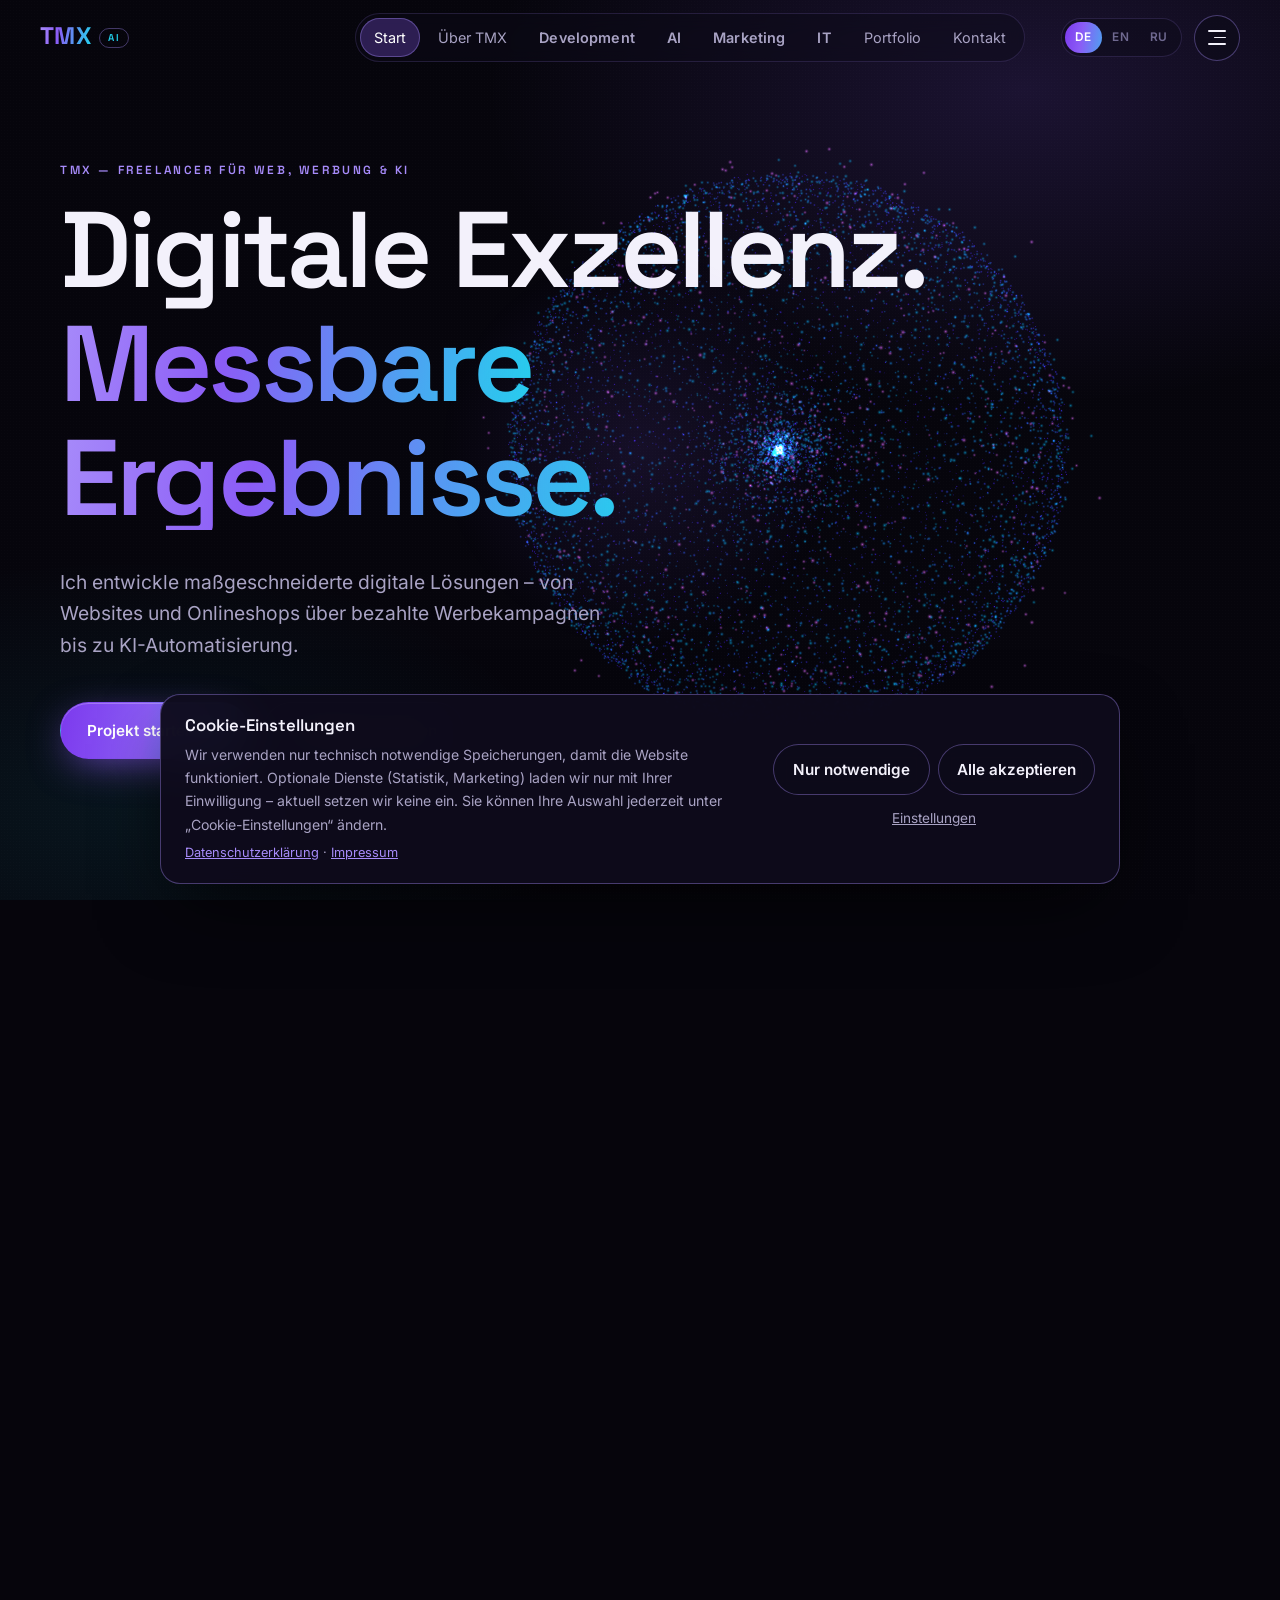
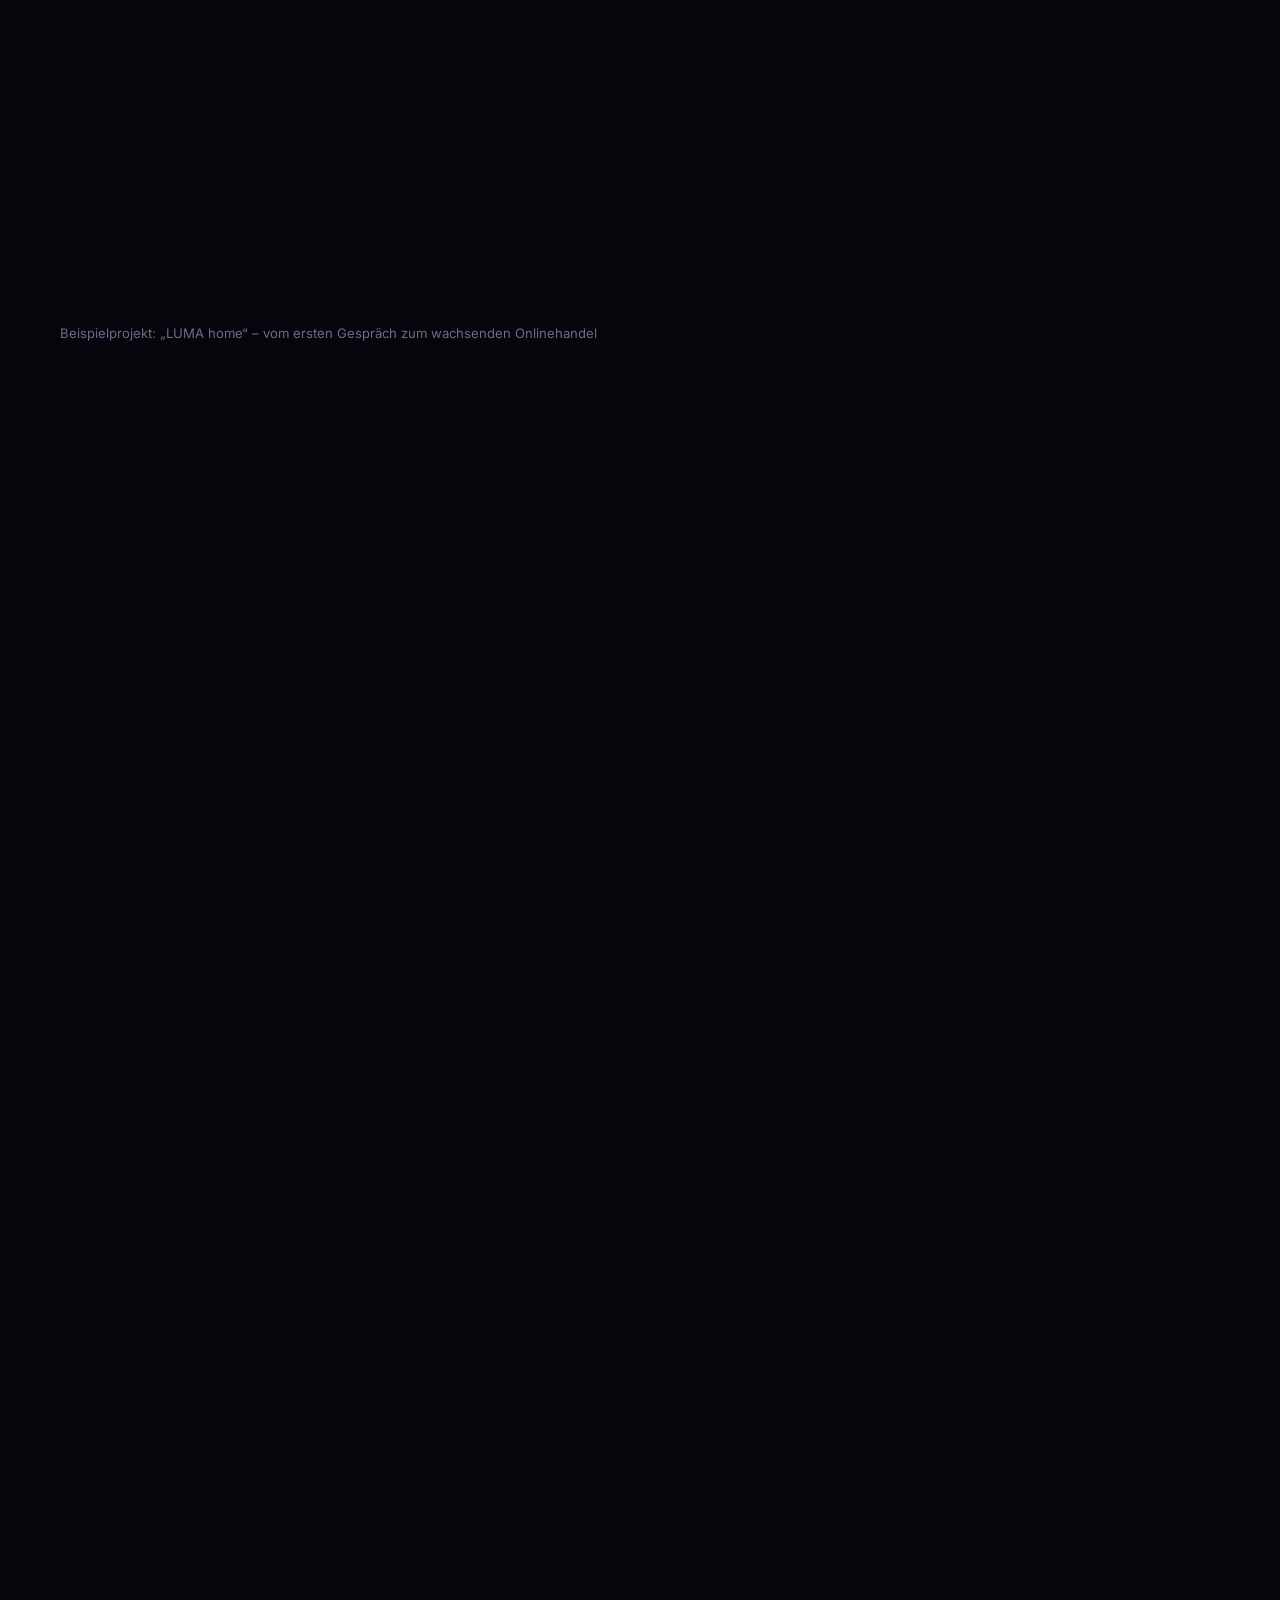
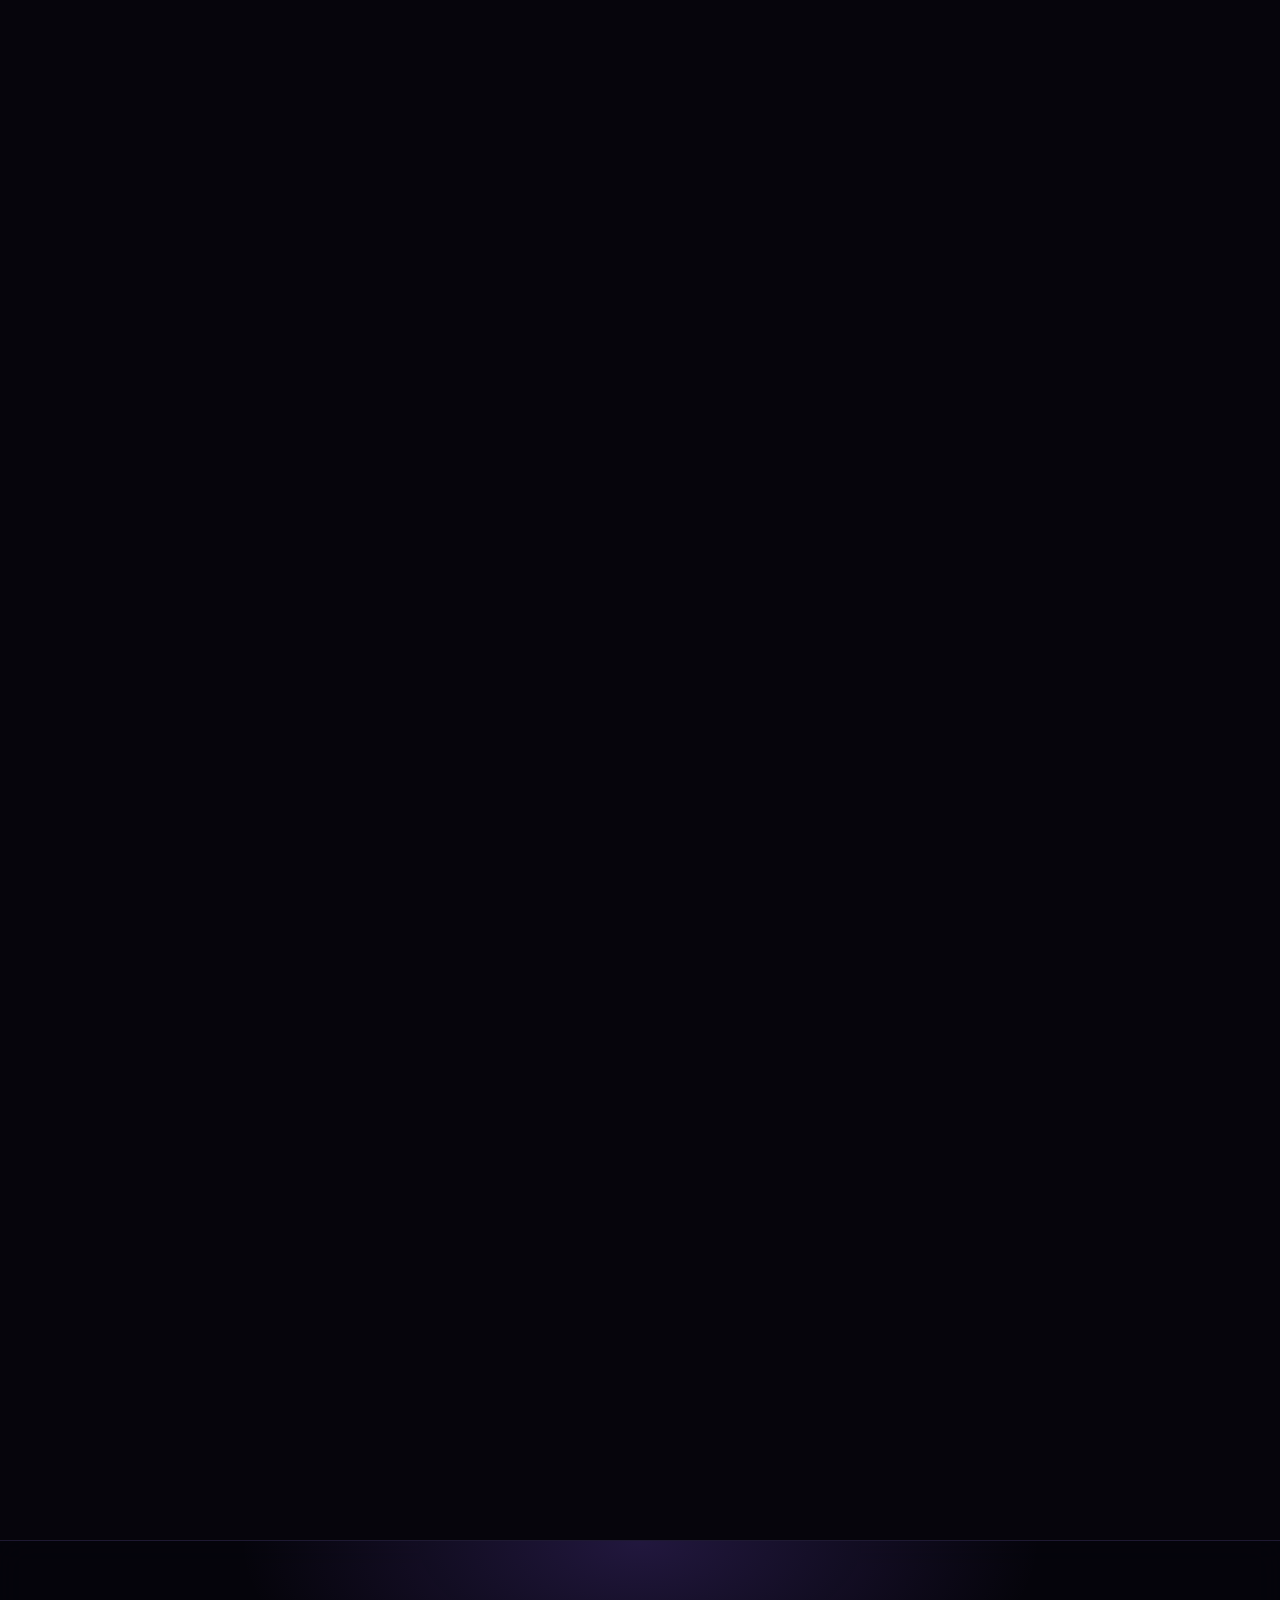
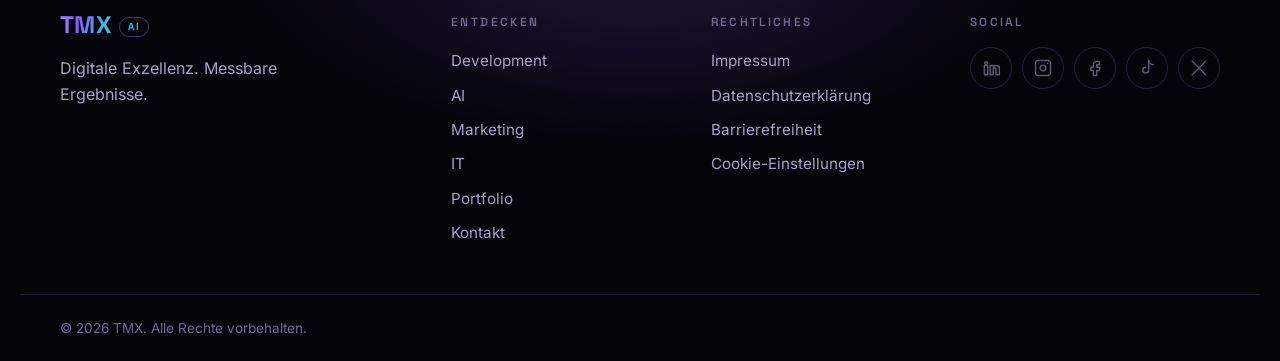
==== index.html @ 988891ac "TMX AI website" ====
<!doctype html>
<html lang="de">
<head>
  <meta charset="utf-8">
  <meta name="viewport" content="width=device-width, initial-scale=1, viewport-fit=cover">
  <meta http-equiv="Content-Security-Policy" content="default-src 'self'; script-src 'self'; style-src 'self'; img-src 'self' data:; font-src 'self'; connect-src 'self' https://api.web3forms.com; media-src 'self'; object-src 'none'; base-uri 'none'; form-action 'none'; frame-src 'none'; worker-src 'self'; manifest-src 'self'; upgrade-insecure-requests; require-trusted-types-for 'script'; trusted-types 'none'">
  <meta name="referrer" content="strict-origin-when-cross-origin">
  <meta name="color-scheme" content="dark">
  <meta name="theme-color" content="#06050c">
  <title>TMX AI — Digitale Exzellenz. Messbare Ergebnisse.</title>
  <meta name="description" content="TMX: Webentwicklung, KI, digitales Marketing und IT-Beratung – maßgeschneidert und messbar.">
  <meta property="og:title" content="TMX AI — Digitale Exzellenz. Messbare Ergebnisse.">
  <meta property="og:description" content="TMX: Webentwicklung, KI, digitales Marketing und IT-Beratung – maßgeschneidert und messbar.">
  <meta property="og:type" content="website">
  <link rel="icon" href="assets/img/favicon.svg" type="image/svg+xml">
  <link rel="preload" href="assets/fonts/space-grotesk-latin-wght-normal.woff2" as="font" type="font/woff2" crossorigin>
  <link rel="preload" href="assets/fonts/inter-latin-wght-normal.woff2" as="font" type="font/woff2" crossorigin>
  <link rel="stylesheet" href="assets/css/main.css">
  <script src="content/site-content.js" defer></script>
  <script src="assets/vendor/gsap.min.js" defer></script>
  <script src="assets/vendor/ScrollTrigger.min.js" defer></script>
  <script src="assets/js/main.js" type="module"></script>
</head>
<body data-page="home">
  <div class="preloader" id="preloader" aria-hidden="true"><div class="preloader__mark"><span>TMX</span><span>AI</span></div><div class="preloader__bar"></div></div>
  <canvas id="world" aria-hidden="true"></canvas>
  <div class="grain" aria-hidden="true"></div>
  <header class="site-header" id="site-header"></header>
  <main id="main" tabindex="-1">
    <noscript><div class="container noscript"><h1>TMX AI</h1><p>Bitte aktivieren Sie JavaScript, um diese Website vollständig zu nutzen. · Please enable JavaScript to use this website.</p><p><a href="impressum.html">Impressum</a> · <a href="datenschutz.html">Datenschutz</a></p></div></noscript>
  </main>
  <footer class="site-footer" id="site-footer"></footer>
</body>
</html>
---- assets/css/main.css ----
/* ==========================================================================
   TMX AI — design system
   Colours live in :root so the whole palette can be swapped in one place.
   ========================================================================== */

@font-face { font-family: 'Space Grotesk'; font-style: normal; font-display: swap; font-weight: 300 700; src: url('../fonts/space-grotesk-latin-wght-normal.woff2') format('woff2'); unicode-range: U+0000-00FF, U+0131, U+0152-0153, U+02BB-02BC, U+02C6, U+02DA, U+02DC, U+0304, U+0308, U+0329, U+2000-206F, U+20AC, U+2122, U+2191, U+2193, U+2212, U+2215, U+FEFF, U+FFFD; }
@font-face { font-family: 'Space Grotesk'; font-style: normal; font-display: swap; font-weight: 300 700; src: url('../fonts/space-grotesk-latin-ext-wght-normal.woff2') format('woff2'); unicode-range: U+0100-02BA, U+02BD-02C5, U+02C7-02CC, U+02CE-02D7, U+02DD-02FF, U+0304, U+0308, U+0329, U+1D00-1DBF, U+1E00-1E9F, U+1EF2-1EFF, U+2020, U+20A0-20AB, U+20AD-20C0, U+2113, U+2C60-2C7F, U+A720-A7FF; }
@font-face { font-family: 'Inter'; font-style: normal; font-display: swap; font-weight: 100 900; src: url('../fonts/inter-latin-wght-normal.woff2') format('woff2'); unicode-range: U+0000-00FF, U+0131, U+0152-0153, U+02BB-02BC, U+02C6, U+02DA, U+02DC, U+0304, U+0308, U+0329, U+2000-206F, U+20AC, U+2122, U+2191, U+2193, U+2212, U+2215, U+FEFF, U+FFFD; }
@font-face { font-family: 'Inter'; font-style: normal; font-display: swap; font-weight: 100 900; src: url('../fonts/inter-latin-ext-wght-normal.woff2') format('woff2'); unicode-range: U+0100-02BA, U+02BD-02C5, U+02C7-02CC, U+02CE-02D7, U+02DD-02FF, U+0304, U+0308, U+0329, U+1D00-1DBF, U+1E00-1E9F, U+1EF2-1EFF, U+2020, U+20A0-20AB, U+20AD-20C0, U+2113, U+2C60-2C7F, U+A720-A7FF; }
@font-face { font-family: 'Inter'; font-style: normal; font-display: swap; font-weight: 100 900; src: url('../fonts/inter-cyrillic-wght-normal.woff2') format('woff2'); unicode-range: U+0301, U+0400-045F, U+0490-0491, U+04B0-04B1, U+2116; }
@font-face { font-family: 'Inter'; font-style: normal; font-display: swap; font-weight: 100 900; src: url('../fonts/inter-cyrillic-ext-wght-normal.woff2') format('woff2'); unicode-range: U+0460-052F, U+1C80-1C8A, U+20B4, U+2DE0-2DFF, U+A640-A69F, U+FE2E-FE2F; }

:root {
  --c-bg: #06050c;
  --c-bg-2: #0c0a18;
  --c-surface: rgba(22, 18, 40, 0.55);
  --c-surface-solid: #120f22;
  --c-border: rgba(167, 139, 250, 0.16);
  --c-border-strong: rgba(167, 139, 250, 0.38);
  --c-text: #f3f1fb;
  --c-muted: #a9a3c4;
  --c-faint: #6f6990;
  --c-violet: #8b5cf6;
  --c-violet-2: #a78bfa;
  --c-cyan: #22d3ee;
  --c-pink: #f0abfc;
  --grad: linear-gradient(100deg, #a78bfa 0%, #8b5cf6 35%, #22d3ee 100%);
  --grad-btn: linear-gradient(100deg, #7c3aed 0%, #8b5cf6 45%, #22d3ee 140%);

  --f-display: 'Space Grotesk', 'Inter', system-ui, sans-serif;
  --f-body: 'Inter', system-ui, -apple-system, 'Segoe UI', sans-serif;

  --radius: 22px;
  --radius-s: 14px;
  --container: 1240px;
  --gutter: clamp(16px, 4vw, 40px);
  --header-h: 76px;
  --ease: cubic-bezier(.2, .8, .2, 1);
  color-scheme: dark;
}

*, *::before, *::after { box-sizing: border-box; }
[hidden] { display: none !important; }
html { -webkit-text-size-adjust: 100%; scroll-behavior: smooth; scroll-padding-top: calc(var(--header-h) + 12px); }
html.menu-open { overflow: hidden; }
body {
  margin: 0;
  background: var(--c-bg);
  color: var(--c-text);
  font: 400 1rem/1.65 var(--f-body);
  -webkit-font-smoothing: antialiased;
  overflow-x: hidden;
  min-height: 100vh;
}
body::before {
  /* Soft colour wash behind the 3D canvas. */
  content: '';
  position: fixed; inset: 0; z-index: -2; pointer-events: none;
  background:
    radial-gradient(60vw 50vh at 80% 10%, rgba(139, 92, 246, .16), transparent 70%),
    radial-gradient(50vw 40vh at 10% 90%, rgba(34, 211, 238, .08), transparent 70%),
    var(--c-bg);
}
img, svg { display: block; max-width: 100%; }
a { color: inherit; }
button, input, select, textarea { font: inherit; color: inherit; }
::selection { background: rgba(139, 92, 246, .45); color: #fff; }
:focus-visible { outline: 2px solid var(--c-cyan); outline-offset: 3px; border-radius: 6px; }

.icon { fill: none; stroke: currentColor; stroke-width: 1.7; stroke-linecap: round; stroke-linejoin: round; flex: none; }
.container { width: 100%; max-width: var(--container); margin: 0 auto; padding: 0 var(--gutter); }
.container--narrow { max-width: 820px; }
.muted { color: var(--c-faint); }
.center { display: flex; justify-content: center; margin-top: 48px; }

#world {
  position: fixed; inset: 0; width: 100vw; height: 100vh; z-index: -1; pointer-events: none;
}
.grain {
  position: fixed; inset: 0; z-index: -1; pointer-events: none; opacity: .5;
  background-image: radial-gradient(rgba(255,255,255,.035) 1px, transparent 1px);
  background-size: 3px 3px;
}

/* ---------- Preloader ---------- */
.preloader {
  position: fixed; inset: 0; z-index: 100; display: grid; place-items: center;
  background: var(--c-bg); transition: opacity .7s var(--ease), visibility .7s;
}
.preloader.is-done { opacity: 0; visibility: hidden; }
.preloader__mark { font: 600 clamp(2rem, 6vw, 3.4rem)/1 var(--f-display); letter-spacing: .02em; display: flex; gap: .3em; align-items: baseline; }
.preloader__mark span:last-child { font-size: .45em; padding: .25em .55em; border-radius: 99px; border: 1px solid var(--c-border-strong); color: var(--c-cyan); }
.preloader__bar { position: absolute; bottom: 18vh; width: min(240px, 60vw); height: 2px; background: rgba(255,255,255,.08); overflow: hidden; border-radius: 2px; }
.preloader__bar::after { content: ''; position: absolute; inset: 0; background: var(--grad); transform-origin: left; animation: load 1.2s var(--ease) forwards; }
@keyframes load { from { transform: scaleX(0); } to { transform: scaleX(1); } }

/* ---------- Header ---------- */
.skip {
  position: fixed; top: 10px; left: 10px; z-index: 60; padding: 10px 16px; border-radius: 10px;
  background: var(--c-text); color: var(--c-bg); font-weight: 600; text-decoration: none;
  transform: translateY(-160%); transition: transform .2s;
}
.skip:focus { transform: none; }
.site-header { position: fixed; inset: 0 0 auto; z-index: 50; }
.header__bar {
  position: relative; z-index: 2;
  display: flex; align-items: center; gap: 24px; height: var(--header-h);
  padding: 0 var(--gutter); max-width: 1440px; margin: 0 auto;
  transition: background .4s, border-color .4s, backdrop-filter .4s;
  border-bottom: 1px solid transparent;
}
.site-header.is-scrolled .header__bar,
.site-header.is-open .header__bar {
  background: rgba(6, 5, 12, .72); backdrop-filter: blur(18px) saturate(140%); -webkit-backdrop-filter: blur(18px) saturate(140%);
  border-color: var(--c-border);
}
.site-header.is-scrolled .header__bar { max-width: none; }
.header__brand { text-decoration: none; display: inline-flex; }
.brand { display: inline-flex; align-items: baseline; gap: 8px; font: 700 1.5rem/1 var(--f-display); letter-spacing: .02em; }
.brand__name { background: var(--grad); -webkit-background-clip: text; background-clip: text; color: transparent; }
.brand__suffix { font-size: .62rem; font-weight: 600; letter-spacing: .12em; padding: 4px 8px; border-radius: 99px; border: 1px solid var(--c-border-strong); color: var(--c-cyan); transform: translateY(-3px); }

.nav { margin-left: auto; }
.nav__list { display: flex; gap: 4px; list-style: none; margin: 0; padding: 4px; border-radius: 99px; border: 1px solid var(--c-border); background: rgba(12, 10, 24, .5); backdrop-filter: blur(10px); -webkit-backdrop-filter: blur(10px); }
.nav__link {
  display: block; padding: 8px 14px; border-radius: 99px; text-decoration: none; font-size: .9rem; color: var(--c-muted);
  transition: color .25s, background .25s;
}
.nav__link:hover { color: var(--c-text); background: rgba(139, 92, 246, .12); }
.nav__link[aria-current='page'] { color: #fff; background: rgba(139, 92, 246, .28); box-shadow: inset 0 0 0 1px var(--c-border-strong); }
.nav__link--service { font-weight: 600; letter-spacing: .01em; }

.header__tools { display: flex; align-items: center; gap: 12px; margin-left: 12px; }
.lang { display: flex; padding: 3px; border-radius: 99px; border: 1px solid var(--c-border); background: rgba(12, 10, 24, .5); }
.lang__btn { border: 0; background: none; cursor: pointer; padding: 6px 10px; border-radius: 99px; font-size: .74rem; font-weight: 600; letter-spacing: .06em; color: var(--c-faint); transition: background .25s, color .25s; }
.lang__btn:hover { color: var(--c-text); }
.lang__btn[aria-pressed='true'] { background: var(--grad-btn); color: #fff; }

.burger {
  width: 46px; height: 46px; border-radius: 50%; border: 1px solid var(--c-border-strong); background: rgba(12, 10, 24, .6);
  display: grid; place-content: center; gap: 5px; cursor: pointer; transition: border-color .3s, background .3s;
}
.burger:hover { background: rgba(139, 92, 246, .2); }
.burger span { display: block; width: 18px; height: 1.6px; background: currentColor; border-radius: 2px; transition: transform .4s var(--ease), opacity .3s; }
.burger span:nth-child(2) { width: 12px; margin-left: auto; }
.is-open .burger span:nth-child(1) { transform: translateY(6.6px) rotate(45deg); }
.is-open .burger span:nth-child(2) { opacity: 0; }
.is-open .burger span:nth-child(3) { transform: translateY(-6.6px) rotate(-45deg); }

/* Side menu with the specialties */
.menu-panel {
  position: fixed; inset: 0; z-index: 1; overflow-y: auto;
  padding: calc(var(--header-h) + 32px) 0 48px;
  background: rgba(6, 5, 12, .9); backdrop-filter: blur(24px); -webkit-backdrop-filter: blur(24px);
  opacity: 0; transition: opacity .45s var(--ease);
}
.menu-panel.is-visible { opacity: 1; }
.menu-panel__inner { display: grid; grid-template-columns: 1.6fr 1fr; gap: clamp(32px, 6vw, 96px); }
.spec-list, .menu-panel__links, .menu-panel__legal { list-style: none; margin: 0; padding: 0; }
.spec-list li { opacity: 0; transform: translateY(24px); transition: opacity .5s var(--ease), transform .6s var(--ease); }
.menu-panel.is-visible .spec-list li { opacity: 1; transform: none; }
.menu-panel.is-visible .spec-list li:nth-child(2) { transition-delay: .06s; }
.menu-panel.is-visible .spec-list li:nth-child(3) { transition-delay: .12s; }
.menu-panel.is-visible .spec-list li:nth-child(4) { transition-delay: .18s; }
.spec {
  display: grid; grid-template-columns: auto auto 1fr auto; align-items: center; gap: 20px;
  padding: 22px 8px; border-bottom: 1px solid var(--c-border); text-decoration: none;
  transition: padding .35s var(--ease), background .35s;
}
.spec:hover, .spec:focus-visible, .spec[aria-current='page'] { padding-left: 20px; background: linear-gradient(90deg, rgba(139, 92, 246, .14), transparent); }
.spec__num { font: 500 .8rem/1 var(--f-display); color: var(--c-faint); }
.spec__icon { width: 52px; height: 52px; border-radius: 16px; display: grid; place-items: center; color: var(--c-cyan); background: rgba(139, 92, 246, .12); border: 1px solid var(--c-border); }
.spec__text { display: grid; gap: 4px; }
.spec__title { font: 600 clamp(1.5rem, 3.2vw, 2.4rem)/1.1 var(--f-display); letter-spacing: -.01em; }
.spec__tagline { color: var(--c-muted); font-size: .95rem; }
.spec__arrow { color: var(--c-violet-2); transition: transform .35s var(--ease); }
.spec:hover .spec__arrow { transform: translateX(6px); }
.menu-panel__links a { display: block; padding: 10px 0; font: 500 1.3rem/1.3 var(--f-display); text-decoration: none; color: var(--c-muted); transition: color .2s; }
.menu-panel__links a:hover, .menu-panel__links a[aria-current='page'] { color: var(--c-text); }
.menu-panel__legal { margin-top: 32px; display: flex; gap: 20px; flex-wrap: wrap; font-size: .85rem; }
.menu-panel__legal a { color: var(--c-faint); }

/* ---------- Type ---------- */
.eyebrow { margin: 0 0 18px; font: 600 .74rem/1.5 var(--f-display); letter-spacing: .22em; text-transform: uppercase; color: var(--c-violet-2); }
.section-title {
  margin: 0; font: 600 clamp(2.2rem, 5.4vw, 4.4rem)/1.04 var(--f-display); letter-spacing: -.025em;
  background: linear-gradient(90deg, var(--c-text) 50%, rgba(243, 241, 251, .28) 50%);
  background-size: 200% 100%; background-position-x: 0%;
  -webkit-background-clip: text; background-clip: text; color: transparent;
}
.section-title .accent, .hero__line--accent .word__inner { background: var(--grad); -webkit-background-clip: text; background-clip: text; color: transparent; }
.section-head { margin-bottom: clamp(32px, 5vw, 64px); max-width: 860px; }
.lead { font-size: clamp(1.05rem, 1.6vw, 1.25rem); color: var(--c-muted); max-width: 640px; margin: -32px 0 48px; }
.prose p { color: var(--c-muted); font-size: 1.06rem; margin: 0 0 1.1em; max-width: 62ch; }

/* ---------- Buttons ---------- */
.btn {
  --tx: 0px; --ty: 0px;
  display: inline-flex; align-items: center; justify-content: center; gap: 10px;
  padding: 15px 26px; border-radius: 99px; border: 1px solid transparent;
  font-weight: 600; font-size: .95rem; text-decoration: none; cursor: pointer; white-space: nowrap;
  transform: translate(var(--tx), var(--ty)); transition: transform .35s var(--ease), box-shadow .35s, background .35s, border-color .35s;
}
.btn--primary { background: var(--grad-btn); color: #fff; box-shadow: 0 10px 40px -10px rgba(139, 92, 246, .8), inset 0 1px 0 rgba(255,255,255,.25); }
.btn--primary:hover { box-shadow: 0 16px 60px -10px rgba(139, 92, 246, 1), 0 0 0 4px rgba(139, 92, 246, .18); }
.btn--ghost { border-color: var(--c-border-strong); background: rgba(12, 10, 24, .5); backdrop-filter: blur(8px); }
.btn--ghost:hover { border-color: var(--c-violet-2); background: rgba(139, 92, 246, .14); }
.btn .icon { transition: transform .3s var(--ease); }
.btn:hover .icon { transform: translateX(4px); }
.btn--block { width: 100%; }

/* ---------- Hero ---------- */
.hero { position: relative; min-height: 100svh; display: flex; align-items: center; padding: calc(var(--header-h) + 40px) 0 96px; }
.hero--compact { min-height: 64svh; }
.hero--service { min-height: 88svh; }
.hero__inner { position: relative; }
.hero__title { margin: 0 0 28px; font: 600 clamp(2.8rem, 8.4vw, 7.2rem)/.98 var(--f-display); letter-spacing: -.035em; max-width: 14ch; }
.hero--compact .hero__title { font-size: clamp(2.4rem, 6.4vw, 5.2rem); max-width: 18ch; }
.hero__line { display: block; }
.word { display: inline-block; overflow: hidden; vertical-align: top; padding-bottom: .08em; margin-right: .22em; }
.word:last-child { margin-right: 0; }
.word__inner { display: inline-block; will-change: transform; }
.hero__text { max-width: 560px; font-size: clamp(1.05rem, 1.5vw, 1.22rem); color: var(--c-muted); margin: 0 0 40px; }
.hero__actions { display: flex; flex-wrap: wrap; gap: 14px; }
.back-link { display: inline-block; margin-bottom: 28px; color: var(--c-muted); text-decoration: none; font-size: .9rem; }
.back-link:hover { color: var(--c-text); }
.scroll-cue {
  position: absolute; left: 50%; bottom: 28px; transform: translateX(-50%);
  display: flex; flex-direction: column; align-items: center; gap: 10px;
  font-size: .68rem; letter-spacing: .3em; text-transform: uppercase; color: var(--c-faint); text-decoration: none;
}
.scroll-cue__line { width: 1px; height: 44px; background: linear-gradient(var(--c-violet-2), transparent); position: relative; overflow: hidden; }
.scroll-cue__line::after { content: ''; position: absolute; left: 0; top: -40%; width: 1px; height: 40%; background: #fff; animation: drip 2s var(--ease) infinite; }
@keyframes drip { to { top: 110%; } }

/* ---------- Sections ---------- */
.section { position: relative; padding: clamp(80px, 12vw, 160px) 0; }

.about__grid { display: grid; grid-template-columns: 1.3fr 1fr; gap: clamp(40px, 7vw, 120px); align-items: center; }
.stats { list-style: none; margin: 0; padding: 0; display: grid; grid-template-columns: 1fr 1fr; gap: 14px; }
.stat {
  padding: 28px 24px; border-radius: var(--radius); background: var(--c-surface); border: 1px solid var(--c-border);
  backdrop-filter: blur(14px); -webkit-backdrop-filter: blur(14px); display: grid; gap: 6px;
}
.stat__value { font: 600 clamp(2.2rem, 4vw, 3.2rem)/1 var(--f-display); background: var(--grad); -webkit-background-clip: text; background-clip: text; color: transparent; }
.stat__label { color: var(--c-muted); font-size: .92rem; }

/* Tilt cards */
[data-tilt] { --rx: 0deg; --ry: 0deg; --mx: 50%; --my: 50%; transform: perspective(900px) rotateX(var(--rx)) rotateY(var(--ry)); transition: transform .5s var(--ease); transform-style: preserve-3d; }

.svc-grid { list-style: none; margin: 0; padding: 0; display: grid; grid-template-columns: repeat(4, 1fr); gap: 16px; }
.svc-card { border-radius: var(--radius); }
.svc-card__link {
  position: relative; display: flex; flex-direction: column; gap: 14px; height: 100%; min-height: 340px; padding: 28px;
  border-radius: var(--radius); background: var(--c-surface); border: 1px solid var(--c-border); text-decoration: none; overflow: hidden;
  backdrop-filter: blur(14px); -webkit-backdrop-filter: blur(14px); transition: border-color .35s;
}
.svc-card__link:hover, .svc-card__link:focus-visible { border-color: var(--c-border-strong); }
.svc-card__glow { position: absolute; inset: 0; background: radial-gradient(320px circle at var(--mx) var(--my), rgba(139, 92, 246, .28), transparent 60%); opacity: 0; transition: opacity .4s; pointer-events: none; }
.svc-card__link:hover .svc-card__glow { opacity: 1; }
.svc-card__top { display: flex; justify-content: space-between; align-items: flex-start; }
.svc-card__icon { width: 56px; height: 56px; border-radius: 16px; display: grid; place-items: center; color: var(--c-cyan); background: rgba(139, 92, 246, .14); border: 1px solid var(--c-border); }
.svc-card__num { font: 500 .85rem/1 var(--f-display); color: var(--c-faint); }
.svc-card__title { margin-top: auto; font: 600 1.6rem/1.15 var(--f-display); letter-spacing: -.01em; }
.svc-card__tagline { color: var(--c-muted); font-size: .95rem; }
.svc-card__more { display: inline-flex; align-items: center; gap: 8px; font-size: .85rem; font-weight: 600; color: var(--c-violet-2); }
.svc-card__link:hover .svc-card__more .icon { transform: translateX(4px); transition: transform .3s var(--ease); }

/* Timeline */
.timeline { list-style: none; margin: 0; padding: 0; position: relative; display: grid; gap: 28px; max-width: 900px; }
.timeline__rail { position: absolute; left: 27px; top: 10px; bottom: 10px; width: 2px; background: rgba(167, 139, 250, .14); border-radius: 2px; }
.timeline__fill { position: absolute; inset: 0; background: var(--grad); transform-origin: top; border-radius: 2px; }
.timeline__step { display: grid; grid-template-columns: 56px 1fr; gap: 28px; align-items: start; }
.timeline__dot {
  position: relative; z-index: 1; width: 56px; height: 56px; border-radius: 50%; display: grid; place-items: center;
  font: 600 .9rem/1 var(--f-display); background: var(--c-bg-2); border: 1px solid var(--c-border-strong); color: var(--c-cyan);
  box-shadow: 0 0 0 6px var(--c-bg), 0 0 30px -4px rgba(139, 92, 246, .7);
}
.timeline__card { padding: 26px 28px; border-radius: var(--radius); background: var(--c-surface); border: 1px solid var(--c-border); backdrop-filter: blur(14px); -webkit-backdrop-filter: blur(14px); }
.timeline__card h3 { margin: 0 0 8px; font: 600 1.3rem/1.2 var(--f-display); }
.timeline__card p { margin: 0; color: var(--c-muted); }

/* Why */
.why-grid { list-style: none; margin: 0; padding: 0; display: grid; grid-template-columns: repeat(4, 1fr); gap: 16px; }
.why-card { padding: 32px; border-radius: var(--radius); background: var(--c-surface); border: 1px solid var(--c-border); backdrop-filter: blur(14px); -webkit-backdrop-filter: blur(14px); }
.why-card__icon { width: 52px; height: 52px; border-radius: 16px; display: grid; place-items: center; margin-bottom: 26px; color: #fff; background: var(--grad-btn); box-shadow: 0 10px 30px -10px rgba(139, 92, 246, .9); }
.why-card h3 { margin: 0 0 10px; font: 600 1.3rem/1.2 var(--f-display); }
.why-card p { margin: 0; color: var(--c-muted); }

/* Projects */
.projects { list-style: none; margin: 0; padding: 0; display: grid; grid-template-columns: repeat(3, 1fr); gap: 20px; }
.project__link {
  display: flex; flex-direction: column; height: 100%; border-radius: var(--radius); overflow: hidden; text-decoration: none;
  background: var(--c-surface); border: 1px solid var(--c-border); backdrop-filter: blur(14px); -webkit-backdrop-filter: blur(14px);
  transition: border-color .35s, box-shadow .35s;
}
a.project__link:hover { border-color: var(--c-border-strong); box-shadow: 0 30px 80px -30px rgba(139, 92, 246, .6); }
.project__frame { margin: 14px 14px 0; border-radius: 14px; overflow: hidden; background: #0a0816; border: 1px solid var(--c-border); }
.project__dots { display: flex; gap: 6px; padding: 10px 12px; border-bottom: 1px solid var(--c-border); }
.project__dots i { width: 8px; height: 8px; border-radius: 50%; background: rgba(255,255,255,.14); }
.project__img { width: 100%; aspect-ratio: 16 / 10; object-fit: cover; transition: transform .8s var(--ease); }
a.project__link:hover .project__img { transform: scale(1.05); }
.project__placeholder { aspect-ratio: 16 / 10; display: grid; place-items: center; font: 700 3rem/1 var(--f-display); letter-spacing: .04em; color: rgba(255,255,255,.85); }
.project__placeholder--0 { background: radial-gradient(circle at 30% 30%, #7c3aed, #1e1145 70%); }
.project__placeholder--1 { background: radial-gradient(circle at 70% 30%, #0891b2, #0b1d3a 70%); }
.project__placeholder--2 { background: radial-gradient(circle at 50% 70%, #c026d3, #2a0d3a 70%); }
.project__body { padding: 22px 24px 26px; display: grid; gap: 10px; }
.project__label { justify-self: start; font-size: .72rem; font-weight: 600; letter-spacing: .08em; text-transform: uppercase; padding: 5px 10px; border-radius: 99px; background: rgba(34, 211, 238, .1); color: var(--c-cyan); }
.project__title { margin: 0; font: 600 1.35rem/1.2 var(--f-display); }
.project__text { margin: 0; color: var(--c-muted); font-size: .95rem; }
.project__visit { display: inline-flex; align-items: center; gap: 8px; font-size: .88rem; font-weight: 600; color: var(--c-violet-2); }
.tags { list-style: none; margin: 4px 0 0; padding: 0; display: flex; flex-wrap: wrap; gap: 6px; }
.tags li { font-size: .75rem; padding: 4px 10px; border-radius: 99px; border: 1px solid var(--c-border); color: var(--c-muted); }

/* CTA band */
.cta-band__card {
  position: relative; overflow: hidden; text-align: center; display: grid; justify-items: center; gap: 32px;
  padding: clamp(56px, 9vw, 120px) var(--gutter); border-radius: calc(var(--radius) * 1.6);
  border: 1px solid var(--c-border-strong);
  background: radial-gradient(80% 120% at 50% 0%, rgba(139, 92, 246, .3), rgba(12, 10, 24, .6) 70%);
  backdrop-filter: blur(10px); -webkit-backdrop-filter: blur(10px);
}

/* Service page */
.feature-grid { list-style: none; margin: 0; padding: 0; display: grid; grid-template-columns: repeat(auto-fill, minmax(260px, 1fr)); gap: 16px; }
.feature { position: relative; padding: 28px; min-height: 170px; border-radius: var(--radius); background: var(--c-surface); border: 1px solid var(--c-border); backdrop-filter: blur(14px); -webkit-backdrop-filter: blur(14px); display: grid; align-content: space-between; gap: 22px; }
.feature__num { position: absolute; top: 24px; right: 26px; font: 500 .8rem/1 var(--f-display); color: var(--c-faint); }
.feature__icon { width: 40px; height: 40px; border-radius: 12px; display: grid; place-items: center; color: var(--c-cyan); background: rgba(34, 211, 238, .1); }
.feature p { margin: 0; font: 500 1.12rem/1.35 var(--f-display); }
.next-svc { padding-top: 0; }
.next-svc__link { display: flex; align-items: center; justify-content: space-between; flex-wrap: wrap; gap: 16px; padding: 40px 0; border-top: 1px solid var(--c-border); border-bottom: 1px solid var(--c-border); text-decoration: none; }
.next-svc__link .eyebrow { margin: 0; width: 100%; }
.next-svc__title { font: 600 clamp(2rem, 5vw, 4rem)/1 var(--f-display); letter-spacing: -.02em; transition: color .3s; }
.next-svc__link:hover .next-svc__title { color: var(--c-violet-2); }
.next-svc__link .icon { color: var(--c-violet-2); transition: transform .4s var(--ease); }
.next-svc__link:hover .icon { transform: translateX(10px); }

/* Contact */
.contact { padding-top: 0; }
.contact__grid { display: grid; grid-template-columns: 1fr 1.5fr; gap: clamp(32px, 6vw, 96px); align-items: start; }
.contact__info { list-style: none; margin: 0; padding: 0; display: grid; gap: 14px; }
.contact__item { display: flex; gap: 16px; align-items: center; padding: 20px; border-radius: var(--radius-s); background: var(--c-surface); border: 1px solid var(--c-border); }
.contact__item > span:last-child { display: grid; gap: 2px; min-width: 0; overflow-wrap: anywhere; }
.contact__icon { width: 44px; height: 44px; border-radius: 12px; display: grid; place-items: center; color: var(--c-cyan); background: rgba(34, 211, 238, .1); flex: none; }
.contact__label { font-size: .72rem; letter-spacing: .14em; text-transform: uppercase; color: var(--c-faint); }
.form { padding: clamp(24px, 4vw, 44px); border-radius: var(--radius); background: var(--c-surface); border: 1px solid var(--c-border); backdrop-filter: blur(16px); -webkit-backdrop-filter: blur(16px); display: grid; gap: 18px; }
.form__row { display: grid; grid-template-columns: 1fr 1fr; gap: 18px; }
.form__required, .form__note { margin: 0; font-size: .85rem; color: var(--c-faint); }
.form__status { margin: 0; min-height: 1.4em; color: var(--c-cyan); font-weight: 500; }
.field { display: grid; gap: 8px; }
.field label { font-size: .88rem; color: var(--c-muted); }
.field input, .field select, .field textarea {
  width: 100%; padding: 14px 16px; border-radius: 12px; border: 1px solid var(--c-border); background: rgba(6, 5, 12, .6);
  transition: border-color .25s, box-shadow .25s;
}
.field textarea { resize: vertical; min-height: 150px; }
.field input:focus, .field select:focus, .field textarea:focus { outline: none; border-color: var(--c-violet-2); box-shadow: 0 0 0 4px rgba(139, 92, 246, .2); }
.field [aria-invalid='true'] { border-color: #f87171; }
.field__error { margin: 0; min-height: 0; font-size: .82rem; color: #fca5a5; }
.field__error:empty { display: none; }
.field--check { grid-template-columns: auto 1fr; align-items: start; column-gap: 12px; }
.field--check input { width: 20px; height: 20px; margin-top: 3px; accent-color: var(--c-violet); }
.field--check .field__error { grid-column: 1 / -1; }
.field--check a { color: var(--c-violet-2); }

/* Legal */
.legal { padding-top: calc(var(--header-h) + 64px); }
.legal__title { margin: 0 0 12px; font: 600 clamp(2.2rem, 5vw, 3.6rem)/1.05 var(--f-display); letter-spacing: -.02em; }
.legal__lead { color: var(--c-muted); margin: 0 0 32px; }
.legal__block { margin: 0 0 32px; font-style: normal; }
.legal__block h2 { margin: 0 0 10px; font: 600 1.25rem/1.3 var(--f-display); }
.legal__block p { margin: 0 0 .8em; color: var(--c-muted); }
.legal a { color: var(--c-violet-2); }
.notice { padding: 14px 18px; border-radius: 12px; border: 1px solid rgba(34, 211, 238, .3); background: rgba(34, 211, 238, .06); color: var(--c-cyan); margin: 0 0 28px; }

/* Journey */
.journey__box { display: grid; grid-template-columns: 1fr 1.25fr; gap: 20px; }
.journey__steps { display: grid; gap: 8px; align-content: start; }
.journey__step { position: relative; overflow: hidden; display: grid; grid-template-columns: 44px 1fr; gap: 14px; align-items: center; padding: 14px 16px; border-radius: 16px; border: 1px solid var(--c-border); background: var(--c-surface); text-align: left; cursor: pointer; transition: border-color .3s, background .3s; }
.journey__step:hover { border-color: var(--c-border-strong); }
.journey__step[aria-selected='true'] { border-color: var(--c-violet-2); background: rgba(139, 92, 246, .16); }
.journey__num { width: 44px; height: 44px; border-radius: 12px; display: grid; place-items: center; font: 600 .9rem/1 var(--f-display); color: var(--c-cyan); background: rgba(255,255,255,.04); border: 1px solid var(--c-border); transition: background .3s, color .3s; }
.journey__step[aria-selected='true'] .journey__num, .journey__step.is-done .journey__num { background: var(--grad-btn); color: #fff; border-color: transparent; }
.journey__label { display: grid; }
.journey__label b { font: 600 1.05rem/1.3 var(--f-display); }
.journey__label small { color: var(--c-faint); font-size: .78rem; }
.journey__bar { position: absolute; left: 0; bottom: 0; width: 100%; height: 2px; }
.journey__bar i { display: block; height: 100%; width: 0; background: var(--grad); }
.is-auto .journey__step[aria-selected='true'] .journey__bar i { animation: jbar 4.8s linear forwards; }
@keyframes jbar { to { width: 100%; } }
.journey__stage { position: relative; display: grid; grid-template-rows: 1fr auto; overflow: hidden; border-radius: 22px; border: 1px solid var(--c-border-strong); background: radial-gradient(120% 90% at 70% 0%, rgba(139, 92, 246, .22), rgba(10, 8, 20, .9) 60%); min-height: 460px; }
.journey__copy { padding: 0 28px 28px; animation: fadeUp .5s var(--ease); }
.journey__tag { display: inline-block; padding: 4px 10px; border-radius: 99px; font-size: .72rem; font-weight: 600; color: var(--c-cyan); background: rgba(34, 211, 238, .1); }
.journey__copy h3 { margin: 12px 0 8px; font: 600 1.6rem/1.2 var(--f-display); }
.journey__copy p { margin: 0; color: var(--c-muted); max-width: 52ch; }
.journey__example { margin: 18px 0 0; font-size: .82rem; color: var(--c-faint); }
@keyframes fadeUp { from { opacity: 0; transform: translateY(14px); } }
.jv { position: relative; display: grid; place-items: center; padding: 28px; min-height: 280px; animation: fadeUp .6s var(--ease); }
.jv-card { width: min(320px, 100%); display: grid; gap: 12px; padding: 22px; border-radius: 18px; background: #f6f4fb; color: #1d1830; box-shadow: 0 30px 60px -20px rgba(0,0,0,.6); transform: rotate(-3deg); }
.jv-check { display: flex; align-items: center; gap: 10px; color: #16a34a; }
.jv-check i { height: 8px; border-radius: 8px; background: #e2ddef; }
.jv-check .w0 { width: 70%; } .jv-check .w1 { width: 55%; } .jv-check .w2 { width: 40%; } .jv-check .w3 { width: 62%; }
.jv-bubble { position: absolute; right: 14%; top: 18%; display: flex; gap: 5px; padding: 14px 16px; border-radius: 18px 18px 18px 4px; background: var(--grad-btn); }
.jv-bubble i, .jv-msg--typing i { width: 7px; height: 7px; border-radius: 50%; background: #fff; animation: blink 1.2s infinite; }
.jv-bubble i:nth-child(2), .jv-msg--typing i:nth-child(2) { animation-delay: .2s; } .jv-bubble i:nth-child(3), .jv-msg--typing i:nth-child(3) { animation-delay: .4s; }
@keyframes blink { 50% { opacity: .25; } }
.jv--brand { gap: 20px; }
.jv-logo { display: flex; align-items: center; gap: 14px; font: 700 3.4rem/1 var(--f-display); letter-spacing: .14em; }
.jv-mark { width: 54px; height: 54px; border-radius: 50%; background: radial-gradient(circle at 35% 35%, #fde68a, #f59e0b 45%, #7c2d12); box-shadow: 0 0 40px rgba(245, 158, 11, .6); }
.jv-swatches { display: flex; gap: 10px; }
.jv-swatches i { width: 54px; height: 54px; border-radius: 14px; animation: pop .5s var(--ease) both; }
.jv-swatches i:nth-child(1) { background: #2b2235; } .jv-swatches i:nth-child(2) { background: #f5d77a; animation-delay: .08s; } .jv-swatches i:nth-child(3) { background: #f1e6d2; animation-delay: .16s; } .jv-swatches i:nth-child(4) { background: #a0896c; animation-delay: .24s; }
@keyframes pop { from { transform: scale(0); } }
.jv-type { display: flex; align-items: baseline; gap: 12px; color: var(--c-muted); }
.jv-type b { font: 600 2.2rem/1 var(--f-display); color: var(--c-text); }
.jv-browser { width: min(380px, 100%); border-radius: 14px; overflow: hidden; background: #faf8f5; box-shadow: 0 30px 60px -20px rgba(0,0,0,.6); transform: perspective(900px) rotateY(-10deg) rotateX(4deg); }
.jv-bar { display: flex; gap: 5px; padding: 8px 10px; background: #eee8df; }
.jv-bar i { width: 8px; height: 8px; border-radius: 50%; background: #d4c8b6; }
.jv-hero { display: grid; gap: 8px; margin: 12px; padding: 20px; border-radius: 12px; background: linear-gradient(120deg, #2b2235, #4a2f5c); }
.jv-hero span { height: 10px; border-radius: 6px; background: rgba(255,255,255,.85); width: 70%; }
.jv-hero span:nth-child(2) { width: 45%; background: rgba(255,255,255,.4); }
.jv-hero em { width: 80px; height: 22px; border-radius: 99px; background: #f5d77a; }
.jv-grid { display: grid; grid-template-columns: repeat(3, 1fr); gap: 8px; margin: 0 12px 12px; }
.jv-grid i { aspect-ratio: 1; border-radius: 10px; background: #efe9df; animation: pop .5s var(--ease) both; }
.jv-grid i:nth-child(2) { animation-delay: .1s; } .jv-grid i:nth-child(3) { animation-delay: .2s; }
.jv--auto { grid-template-columns: repeat(3, auto); gap: 48px; }
.jv-node { position: relative; z-index: 1; width: 64px; height: 64px; border-radius: 18px; display: grid; place-items: center; background: var(--grad-btn); color: #fff; box-shadow: 0 0 40px rgba(139, 92, 246, .6); }
.jv-wire { position: absolute; left: 20%; right: 20%; top: 50%; height: 2px; background: rgba(167, 139, 250, .35); }
.jv-wire i { position: absolute; top: -3px; width: 8px; height: 8px; border-radius: 50%; background: var(--c-cyan); box-shadow: 0 0 10px var(--c-cyan); animation: wire 1.8s linear infinite; }
.jv-wire i:nth-child(2) { animation-delay: .9s; }
@keyframes wire { from { left: 0; } to { left: 100%; } }
.jv--ai { display: flex; flex-direction: column; align-items: stretch; justify-content: center; gap: 10px; max-width: 380px; margin: 0 auto; width: 100%; }
.jv-msg { align-self: flex-start; padding: 10px 14px; border-radius: 16px 16px 16px 4px; background: rgba(255,255,255,.08); border: 1px solid var(--c-border); font-size: .92rem; animation: fadeUp .5s var(--ease) both; }
.jv-msg small { display: block; font-size: .65rem; font-weight: 700; color: var(--c-cyan); }
.jv-msg--u { align-self: flex-end; border-radius: 16px 16px 4px 16px; background: var(--grad-btn); border: 0; }
.jv-msg:nth-child(2) { animation-delay: .4s; } .jv-msg--typing { display: flex; gap: 5px; animation-delay: .8s; }
.jv-bars { display: flex; align-items: flex-end; gap: 10px; height: 200px; width: min(380px, 100%); }
.jv-bars i { --h: 50%; flex: 1; height: var(--h); border-radius: 8px 8px 3px 3px; background: linear-gradient(var(--c-cyan), var(--c-violet)); transform-origin: bottom; animation: grow .8s var(--ease) both; }
.jv-bars i:nth-child(2) { animation-delay: .06s; } .jv-bars i:nth-child(3) { animation-delay: .12s; } .jv-bars i:nth-child(4) { animation-delay: .18s; } .jv-bars i:nth-child(5) { animation-delay: .24s; } .jv-bars i:nth-child(6) { animation-delay: .3s; } .jv-bars i:nth-child(7) { animation-delay: .36s; }
@keyframes grow { from { transform: scaleY(0); } }
.jv-badge { position: absolute; top: 24px; right: 24px; padding: 6px 12px; border-radius: 99px; background: rgba(74, 222, 128, .14); color: #86efac; font-size: .85rem; }

/* ---------- Footer ---------- */
.site-footer { position: relative; margin-top: 40px; border-top: 1px solid var(--c-border); background: rgba(6, 5, 12, .82); backdrop-filter: blur(14px); -webkit-backdrop-filter: blur(14px); overflow: hidden; }
.footer__glow { position: absolute; left: 50%; top: -200px; width: 800px; height: 400px; transform: translateX(-50%); background: radial-gradient(closest-side, rgba(139, 92, 246, .22), transparent); pointer-events: none; }
.footer__grid { position: relative; display: grid; grid-template-columns: 1.6fr 1fr 1fr 1fr; gap: 40px; padding-top: 72px; padding-bottom: 48px; }
.footer__tagline { color: var(--c-muted); margin: 14px 0 0; max-width: 28ch; }
.footer__head { margin: 0 0 16px; font: 600 .74rem/1.5 var(--f-display); letter-spacing: .2em; text-transform: uppercase; color: var(--c-faint); }
.footer__list { list-style: none; margin: 0; padding: 0; display: grid; gap: 8px; }
.footer__link { color: var(--c-muted); text-decoration: none; font-size: .95rem; transition: color .2s; }
.footer__link:hover { color: var(--c-text); }
.footer__btn { background: none; border: 0; padding: 0; cursor: pointer; text-align: left; }
.footer__social { list-style: none; margin: 0; padding: 0; display: flex; gap: 10px; }
.social-btn { width: 42px; height: 42px; border-radius: 50%; display: grid; place-items: center; border: 1px solid var(--c-border-strong); color: var(--c-muted); transition: color .2s, background .2s; }
.social-btn:hover { color: #fff; background: rgba(139, 92, 246, .25); }
.footer__bottom { position: relative; padding-top: 22px; padding-bottom: 22px; border-top: 1px solid var(--c-border); font-size: .85rem; color: var(--c-faint); }
.footer__bottom p { margin: 0; }

/* ---------- Dialog ---------- */
.dialog { max-width: min(520px, calc(100vw - 32px)); padding: 32px; border-radius: var(--radius); border: 1px solid var(--c-border-strong); background: var(--c-surface-solid); color: var(--c-text); }
.dialog::backdrop { background: rgba(4, 3, 10, .7); backdrop-filter: blur(6px); }
.dialog__title { margin: 0 0 12px; font: 600 1.4rem/1.2 var(--f-display); }
.dialog p { color: var(--c-muted); }
.dialog__status { color: var(--c-cyan) !important; min-height: 1.4em; }
.dialog__actions { display: flex; flex-wrap: wrap; gap: 10px; justify-content: flex-end; }

/* ---------- Cursor glow ---------- */
.cursor-glow { position: fixed; left: -200px; top: -200px; width: 400px; height: 400px; border-radius: 50%; pointer-events: none; z-index: 0; background: radial-gradient(closest-side, rgba(139, 92, 246, .12), transparent); }

/* ---------- Responsive ---------- */
@media (max-width: 1180px) {
  .nav { display: none; }
  .header__tools { margin-left: auto; }
  .svc-grid { grid-template-columns: repeat(2, 1fr); }
}
@media (max-width: 900px) {
  .about__grid, .contact__grid, .menu-panel__inner, .journey__box { grid-template-columns: 1fr; }
  .journey__steps { grid-template-columns: repeat(3, 1fr); }
  .journey__step { grid-template-columns: 1fr; gap: 8px; }
  .why-grid { grid-template-columns: 1fr 1fr; }
  .projects { grid-template-columns: 1fr; }
  .footer__grid { grid-template-columns: 1fr 1fr; }
  .footer__brand { grid-column: 1 / -1; }
}
@media (max-width: 600px) {
  :root { --header-h: 66px; }
  .svc-grid, .form__row, .stats { grid-template-columns: 1fr; }
  .stats { grid-template-columns: 1fr 1fr; }
  .svc-card__link { min-height: 260px; }
  .spec { grid-template-columns: auto 1fr auto; gap: 14px; }
  .spec__num { display: none; }
  .spec__icon { width: 44px; height: 44px; }
  .timeline__step { grid-template-columns: 44px 1fr; gap: 16px; }
  .timeline__dot { width: 44px; height: 44px; font-size: .8rem; }
  .timeline__rail { left: 21px; }
  .lang__btn { padding: 6px 8px; }
  .why-grid { grid-template-columns: 1fr; }
  .journey__steps { grid-template-columns: repeat(2, 1fr); }
  .journey__label small { display: none; }
  .journey__stage { min-height: 0; }
  .jv { min-height: 230px; }
  .jv-logo { font-size: 2.4rem; }
  .jv--auto { gap: 24px; }
  .hero__actions .btn { flex: 1 1 100%; }
}

@media (prefers-reduced-motion: reduce) {
  *, *::before, *::after { animation-duration: .001ms !important; animation-iteration-count: 1 !important; transition-duration: .001ms !important; scroll-behavior: auto !important; }
  [data-tilt] { transform: none !important; }
  .section-title { background-position-x: 0% !important; }
}

/* ---------- Consent ---------- */
.consent {
  position: fixed; left: 50%; bottom: 16px; z-index: 70; width: min(960px, calc(100vw - 24px));
  display: grid; grid-template-columns: 1fr auto; gap: 18px 28px; align-items: center;
  padding: 20px 24px; border-radius: 20px; border: 1px solid var(--c-border-strong);
  background: rgba(14, 11, 28, .96); backdrop-filter: blur(20px); -webkit-backdrop-filter: blur(20px);
  box-shadow: 0 30px 80px -20px rgba(0,0,0,.8);
  transform: translate(-50%, 140%); transition: transform .5s var(--ease);
}
.consent.is-in { transform: translate(-50%, 0); }
.consent__title { margin: 0 0 6px; font: 600 1.05rem/1.3 var(--f-display); }
.consent p { margin: 0; color: var(--c-muted); font-size: .88rem; }
.consent__links { margin-top: 6px !important; font-size: .8rem !important; }
.consent__links a { color: var(--c-violet-2); }
.consent__actions { display: grid; grid-template-columns: 1fr 1fr; gap: 8px; min-width: 300px; }
.consent__btn { padding: 12px 18px; justify-content: center; }
.consent__more { grid-column: 1 / -1; border: 0; background: none; color: var(--c-muted); text-decoration: underline; cursor: pointer; font-size: .85rem; padding: 4px; }
.consent-dialog { max-width: min(600px, calc(100vw - 24px)); position: relative; }
.dialog__x { position: absolute; top: 14px; right: 14px; width: 34px; height: 34px; border-radius: 50%; border: 1px solid var(--c-border); background: none; font-size: 1.3rem; cursor: pointer; color: var(--c-muted); }
.consent__cat { padding: 14px 16px; margin: 10px 0; border-radius: 14px; border: 1px solid var(--c-border); background: rgba(255,255,255,.03); }
.consent__cat-head { display: flex; justify-content: space-between; align-items: center; gap: 12px; }
.consent__cat-head label { font-weight: 600; }
.consent__cat p { margin: 6px 0 0; font-size: .85rem; }
.consent__note { color: var(--c-faint) !important; font-size: .78rem !important; }
.switch { position: relative; display: inline-flex; }
.switch input { position: absolute; inset: 0; opacity: 0; margin: 0; cursor: pointer; }
.switch input:disabled { cursor: not-allowed; }
.switch__ui { width: 44px; height: 26px; border-radius: 26px; background: rgba(255,255,255,.12); position: relative; transition: background .25s; }
.switch__ui::after { content: ''; position: absolute; top: 3px; left: 3px; width: 20px; height: 20px; border-radius: 50%; background: #fff; transition: transform .25s var(--ease); }
.switch input:checked + .switch__ui { background: var(--c-violet); }
.switch input:checked + .switch__ui::after { transform: translateX(18px); }
.switch input:disabled + .switch__ui { opacity: .6; }
.switch input:focus-visible + .switch__ui { outline: 2px solid var(--c-cyan); outline-offset: 2px; }
.social-btn.is-soon { opacity: .55; cursor: default; }
.contact__item--social { display: grid; gap: 10px; }
.contact__social { list-style: none; margin: 0; padding: 0; display: flex; flex-wrap: wrap; gap: 8px; }
.hp { position: absolute !important; left: -9999px; width: 1px; height: 1px; overflow: hidden; }
.form { position: relative; }
@media (max-width: 760px) {
  .consent { grid-template-columns: 1fr; padding: 18px; bottom: 10px; }
  .consent__actions { min-width: 0; }
}
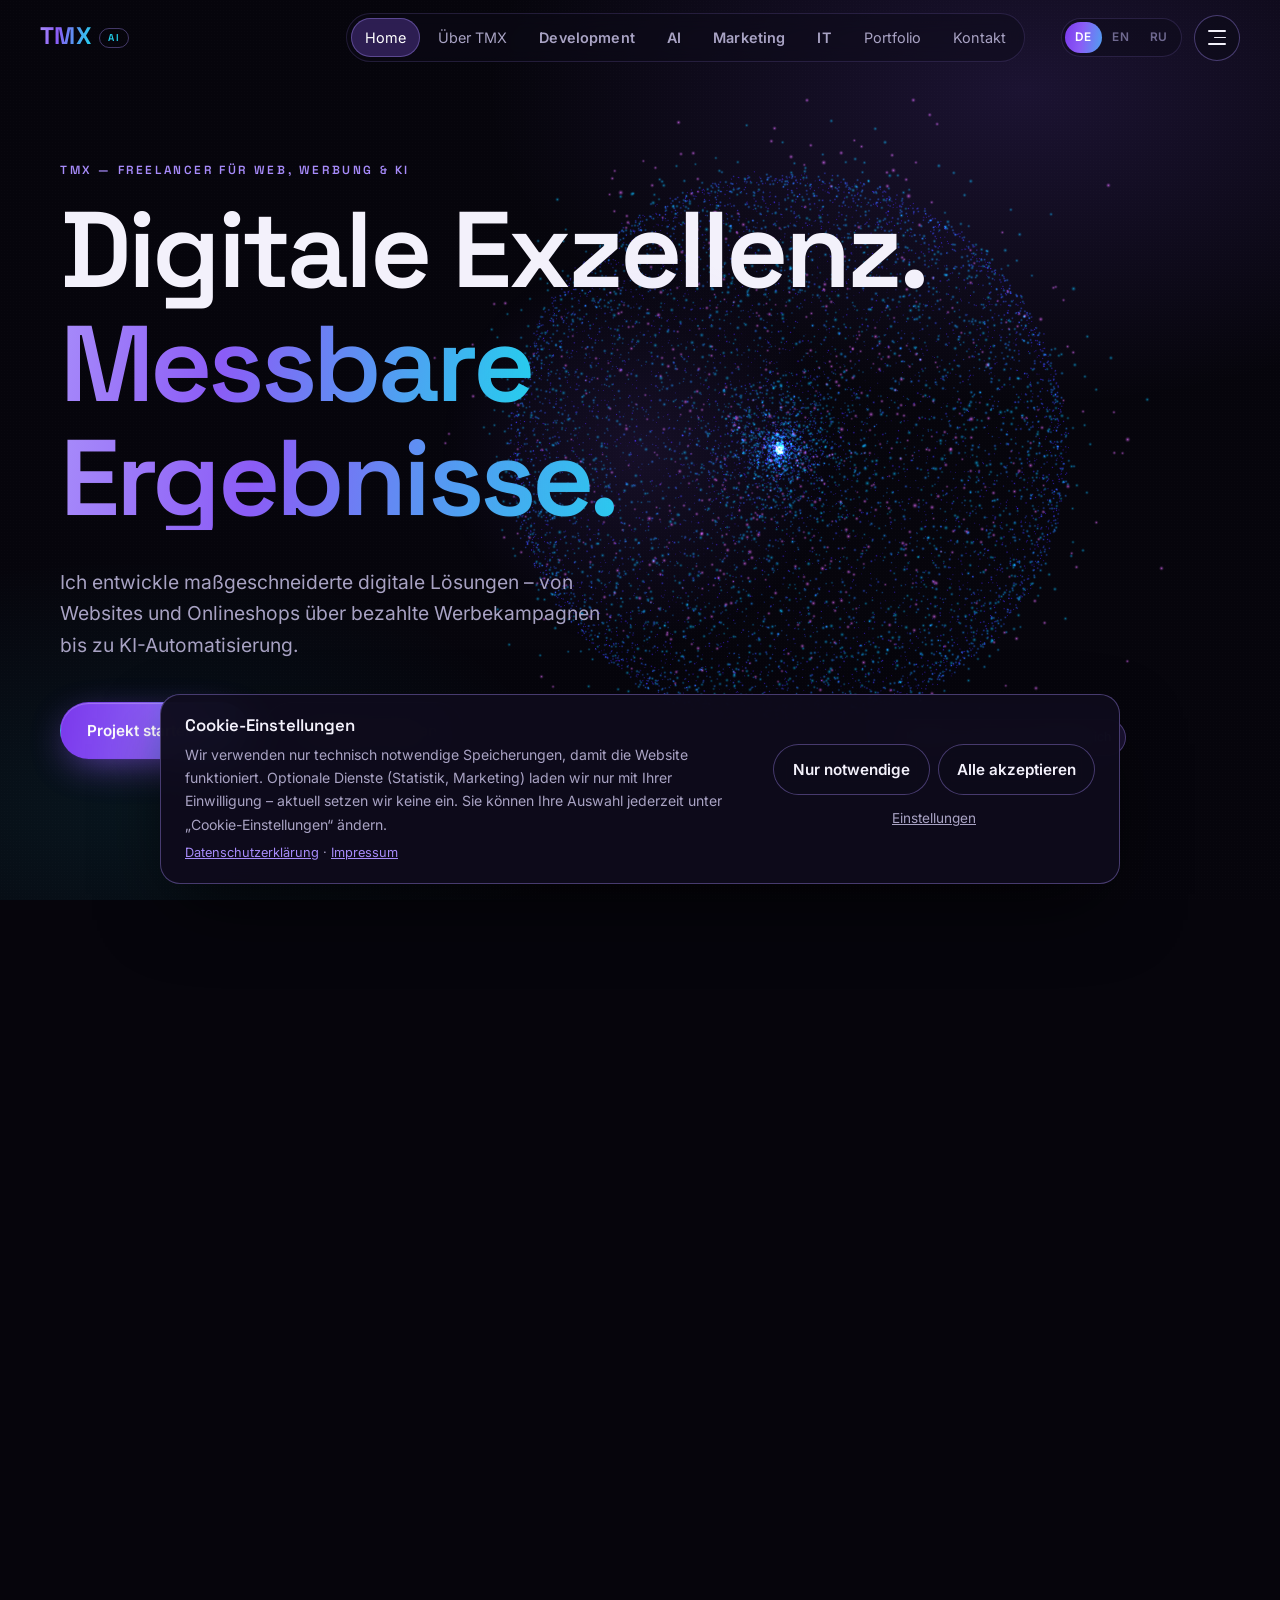
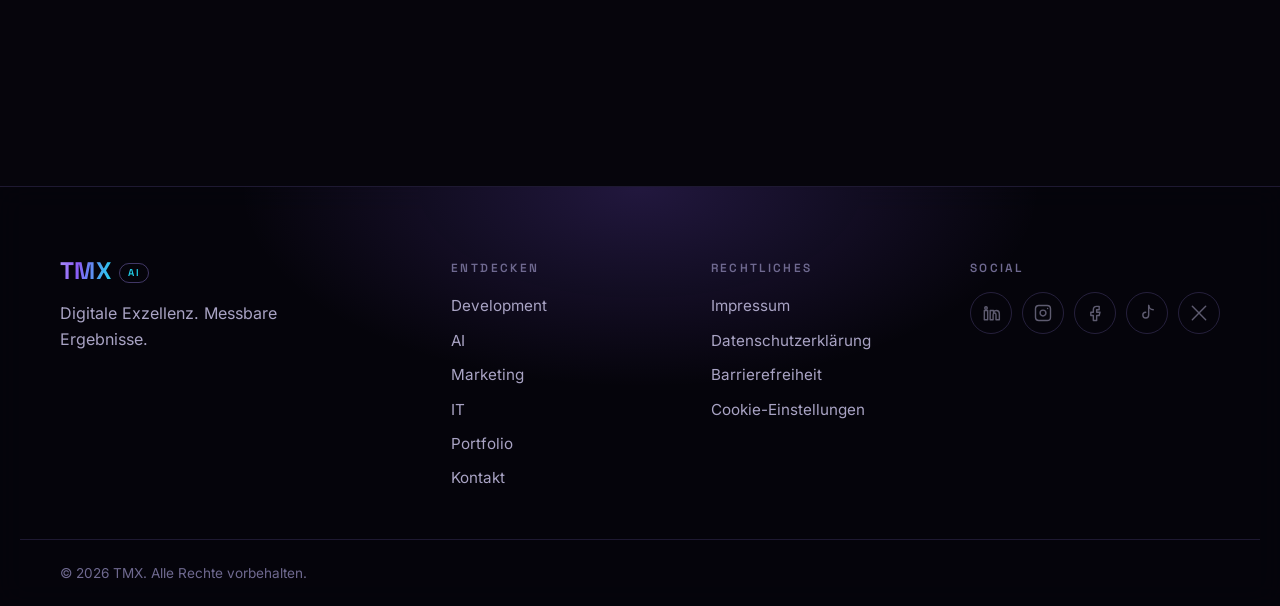
==== commit a94f3d05: "Update site content Co-Authored-By: Claude Opus 5.5 (1M context) <noreply@anthropic.com>" ====
--- a/index.html
+++ b/index.html
@@ -22,7 +22,7 @@
   <script src="assets/js/main.js" type="module"></script>
 </head>
 <body data-page="home">
-  <div class="preloader" id="preloader" aria-hidden="true"><div class="preloader__mark"><span>TMX</span><span>AI</span></div><div class="preloader__bar"></div></div>
+  <div class="preloader" id="preloader" aria-hidden="true"><div class="pl"><div class="pl__glow"></div><div class="pl__orb"><i></i><i></i><i></i><b></b><b></b><b></b></div><div class="preloader__mark"><span>TMX</span><span>AI</span></div></div><div class="preloader__bar"></div></div>
   <canvas id="world" aria-hidden="true"></canvas>
   <div class="grain" aria-hidden="true"></div>
   <header class="site-header" id="site-header"></header>
--- a/assets/css/main.css
+++ b/assets/css/main.css
@@ -88,6 +88,33 @@
   background: var(--c-bg); transition: opacity .7s var(--ease), visibility .7s;
 }
 .preloader.is-done { opacity: 0; visibility: hidden; }
+.preloader.is-done .pl { transform: scale(1.35); filter: blur(6px); }
+/* Light CSS-only 3D: a gyroscope of three tilted rings with orbiting sparks.
+   Only transform/opacity animate, so it stays on the compositor and costs almost nothing. */
+.pl { position: relative; display: grid; place-items: center; width: min(340px, 78vw); aspect-ratio: 1; perspective: 900px; transition: transform .8s var(--ease), filter .8s var(--ease); }
+.pl > * { grid-area: 1 / 1; }
+.pl__glow { width: 70%; aspect-ratio: 1; border-radius: 50%; background: radial-gradient(circle, rgba(139,92,246,.45), rgba(34,211,238,.12) 45%, transparent 70%); filter: blur(18px); animation: plPulse 2.4s ease-in-out infinite; }
+.pl__orb { position: relative; width: 100%; height: 100%; transform-style: preserve-3d; animation: plSpin 9s linear infinite, plIn 1s var(--ease) both; }
+.pl__orb i { position: absolute; inset: 0; border-radius: 50%; border: 1.5px solid transparent; transform-style: preserve-3d;
+  background: linear-gradient(var(--c-bg), var(--c-bg)) padding-box, conic-gradient(from 0deg, transparent 0 20%, rgba(167,139,250,.9), rgba(34,211,238,.9), transparent 80%) border-box;
+  -webkit-mask: radial-gradient(farthest-side, transparent calc(100% - 2px), #000 calc(100% - 1.5px)); mask: radial-gradient(farthest-side, transparent calc(100% - 2px), #000 calc(100% - 1.5px)); }
+.pl__orb i:nth-child(1) { transform: rotateX(72deg); animation: plRing 3.2s linear infinite; --t: rotateX(72deg); }
+.pl__orb i:nth-child(2) { transform: rotateY(72deg); animation: plRing 4.4s linear infinite reverse; --t: rotateY(72deg); inset: 6%; }
+.pl__orb i:nth-child(3) { transform: rotateX(60deg) rotateY(-45deg); animation: plRing 5.6s linear infinite; --t: rotateX(60deg) rotateY(-45deg); inset: 12%; }
+.pl__orb b { position: absolute; inset: 4%; transform-style: preserve-3d; --t: rotateX(70deg); animation: plRing 3s linear infinite; }
+.pl__orb b::after { content: ''; position: absolute; left: -3px; top: 50%; width: 6px; height: 6px; margin-top: -3px; border-radius: 50%; background: var(--c-cyan); box-shadow: 0 0 12px 3px rgba(34,211,238,.7); }
+.pl__orb b:nth-of-type(2) { inset: 14%; --t: rotateY(65deg) rotateX(20deg); animation-duration: 4.2s; animation-direction: reverse; }
+.pl__orb b:nth-of-type(2)::after { background: var(--c-violet-2); box-shadow: 0 0 12px 3px rgba(167,139,250,.75); }
+.pl__orb b:nth-of-type(3) { inset: 20%; --t: rotateX(50deg) rotateY(-40deg); animation-duration: 5.4s; animation-delay: -2s; }
+.pl__orb b:nth-of-type(3)::after { background: var(--c-pink); box-shadow: 0 0 10px 2px rgba(240,171,252,.7); }
+.pl .preloader__mark { position: relative; z-index: 1; animation: plMark 1.1s var(--ease) .15s both; }
+.pl .preloader__mark span:first-child { background: linear-gradient(100deg, #fff 30%, #c4b5fd 45%, #67e8f9 55%, #fff 70%); background-size: 250% 100%; -webkit-background-clip: text; background-clip: text; color: transparent; animation: plShine 2.4s ease-in-out .6s infinite; }
+@keyframes plSpin { to { transform: rotateY(360deg) rotateX(20deg); } }
+@keyframes plIn { from { opacity: 0; scale: .6; } }
+@keyframes plRing { from { transform: var(--t) rotateZ(0); } to { transform: var(--t) rotateZ(360deg); } }
+@keyframes plPulse { 50% { opacity: .55; transform: scale(.88); } }
+@keyframes plMark { from { opacity: 0; letter-spacing: .4em; filter: blur(8px); } }
+@keyframes plShine { from { background-position: 100% 0; } to { background-position: -50% 0; } }
 .preloader__mark { font: 600 clamp(2rem, 6vw, 3.4rem)/1 var(--f-display); letter-spacing: .02em; display: flex; gap: .3em; align-items: baseline; }
 .preloader__mark span:last-child { font-size: .45em; padding: .25em .55em; border-radius: 99px; border: 1px solid var(--c-border-strong); color: var(--c-cyan); }
 .preloader__bar { position: absolute; bottom: 18vh; width: min(240px, 60vw); height: 2px; background: rgba(255,255,255,.08); overflow: hidden; border-radius: 2px; }
@@ -386,59 +413,15 @@
 .journey__label small { color: var(--c-faint); font-size: .78rem; }
 .journey__bar { position: absolute; left: 0; bottom: 0; width: 100%; height: 2px; }
 .journey__bar i { display: block; height: 100%; width: 0; background: var(--grad); }
-.is-auto .journey__step[aria-selected='true'] .journey__bar i { animation: jbar 4.8s linear forwards; }
+.is-auto .journey__step[aria-selected='true'] .journey__bar i { animation: jbar 9s linear forwards; }
 @keyframes jbar { to { width: 100%; } }
-.journey__stage { position: relative; display: grid; grid-template-rows: 1fr auto; overflow: hidden; border-radius: 22px; border: 1px solid var(--c-border-strong); background: radial-gradient(120% 90% at 70% 0%, rgba(139, 92, 246, .22), rgba(10, 8, 20, .9) 60%); min-height: 460px; }
-.journey__copy { padding: 0 28px 28px; animation: fadeUp .5s var(--ease); }
+.journey__stage { position: relative; display: grid; grid-template-rows: 1fr auto; min-width: 0; overflow: hidden; border-radius: 22px; border: 1px solid var(--c-border-strong); background: radial-gradient(120% 90% at 70% 0%, rgba(139, 92, 246, .22), rgba(10, 8, 20, .9) 60%); min-height: 460px; }
+.journey__copy { padding: 4px 28px 26px; animation: fadeUp .5s var(--ease); }
 .journey__tag { display: inline-block; padding: 4px 10px; border-radius: 99px; font-size: .72rem; font-weight: 600; color: var(--c-cyan); background: rgba(34, 211, 238, .1); }
 .journey__copy h3 { margin: 12px 0 8px; font: 600 1.6rem/1.2 var(--f-display); }
 .journey__copy p { margin: 0; color: var(--c-muted); max-width: 52ch; }
 .journey__example { margin: 18px 0 0; font-size: .82rem; color: var(--c-faint); }
 @keyframes fadeUp { from { opacity: 0; transform: translateY(14px); } }
-.jv { position: relative; display: grid; place-items: center; padding: 28px; min-height: 280px; animation: fadeUp .6s var(--ease); }
-.jv-card { width: min(320px, 100%); display: grid; gap: 12px; padding: 22px; border-radius: 18px; background: #f6f4fb; color: #1d1830; box-shadow: 0 30px 60px -20px rgba(0,0,0,.6); transform: rotate(-3deg); }
-.jv-check { display: flex; align-items: center; gap: 10px; color: #16a34a; }
-.jv-check i { height: 8px; border-radius: 8px; background: #e2ddef; }
-.jv-check .w0 { width: 70%; } .jv-check .w1 { width: 55%; } .jv-check .w2 { width: 40%; } .jv-check .w3 { width: 62%; }
-.jv-bubble { position: absolute; right: 14%; top: 18%; display: flex; gap: 5px; padding: 14px 16px; border-radius: 18px 18px 18px 4px; background: var(--grad-btn); }
-.jv-bubble i, .jv-msg--typing i { width: 7px; height: 7px; border-radius: 50%; background: #fff; animation: blink 1.2s infinite; }
-.jv-bubble i:nth-child(2), .jv-msg--typing i:nth-child(2) { animation-delay: .2s; } .jv-bubble i:nth-child(3), .jv-msg--typing i:nth-child(3) { animation-delay: .4s; }
-@keyframes blink { 50% { opacity: .25; } }
-.jv--brand { gap: 20px; }
-.jv-logo { display: flex; align-items: center; gap: 14px; font: 700 3.4rem/1 var(--f-display); letter-spacing: .14em; }
-.jv-mark { width: 54px; height: 54px; border-radius: 50%; background: radial-gradient(circle at 35% 35%, #fde68a, #f59e0b 45%, #7c2d12); box-shadow: 0 0 40px rgba(245, 158, 11, .6); }
-.jv-swatches { display: flex; gap: 10px; }
-.jv-swatches i { width: 54px; height: 54px; border-radius: 14px; animation: pop .5s var(--ease) both; }
-.jv-swatches i:nth-child(1) { background: #2b2235; } .jv-swatches i:nth-child(2) { background: #f5d77a; animation-delay: .08s; } .jv-swatches i:nth-child(3) { background: #f1e6d2; animation-delay: .16s; } .jv-swatches i:nth-child(4) { background: #a0896c; animation-delay: .24s; }
-@keyframes pop { from { transform: scale(0); } }
-.jv-type { display: flex; align-items: baseline; gap: 12px; color: var(--c-muted); }
-.jv-type b { font: 600 2.2rem/1 var(--f-display); color: var(--c-text); }
-.jv-browser { width: min(380px, 100%); border-radius: 14px; overflow: hidden; background: #faf8f5; box-shadow: 0 30px 60px -20px rgba(0,0,0,.6); transform: perspective(900px) rotateY(-10deg) rotateX(4deg); }
-.jv-bar { display: flex; gap: 5px; padding: 8px 10px; background: #eee8df; }
-.jv-bar i { width: 8px; height: 8px; border-radius: 50%; background: #d4c8b6; }
-.jv-hero { display: grid; gap: 8px; margin: 12px; padding: 20px; border-radius: 12px; background: linear-gradient(120deg, #2b2235, #4a2f5c); }
-.jv-hero span { height: 10px; border-radius: 6px; background: rgba(255,255,255,.85); width: 70%; }
-.jv-hero span:nth-child(2) { width: 45%; background: rgba(255,255,255,.4); }
-.jv-hero em { width: 80px; height: 22px; border-radius: 99px; background: #f5d77a; }
-.jv-grid { display: grid; grid-template-columns: repeat(3, 1fr); gap: 8px; margin: 0 12px 12px; }
-.jv-grid i { aspect-ratio: 1; border-radius: 10px; background: #efe9df; animation: pop .5s var(--ease) both; }
-.jv-grid i:nth-child(2) { animation-delay: .1s; } .jv-grid i:nth-child(3) { animation-delay: .2s; }
-.jv--auto { grid-template-columns: repeat(3, auto); gap: 48px; }
-.jv-node { position: relative; z-index: 1; width: 64px; height: 64px; border-radius: 18px; display: grid; place-items: center; background: var(--grad-btn); color: #fff; box-shadow: 0 0 40px rgba(139, 92, 246, .6); }
-.jv-wire { position: absolute; left: 20%; right: 20%; top: 50%; height: 2px; background: rgba(167, 139, 250, .35); }
-.jv-wire i { position: absolute; top: -3px; width: 8px; height: 8px; border-radius: 50%; background: var(--c-cyan); box-shadow: 0 0 10px var(--c-cyan); animation: wire 1.8s linear infinite; }
-.jv-wire i:nth-child(2) { animation-delay: .9s; }
-@keyframes wire { from { left: 0; } to { left: 100%; } }
-.jv--ai { display: flex; flex-direction: column; align-items: stretch; justify-content: center; gap: 10px; max-width: 380px; margin: 0 auto; width: 100%; }
-.jv-msg { align-self: flex-start; padding: 10px 14px; border-radius: 16px 16px 16px 4px; background: rgba(255,255,255,.08); border: 1px solid var(--c-border); font-size: .92rem; animation: fadeUp .5s var(--ease) both; }
-.jv-msg small { display: block; font-size: .65rem; font-weight: 700; color: var(--c-cyan); }
-.jv-msg--u { align-self: flex-end; border-radius: 16px 16px 4px 16px; background: var(--grad-btn); border: 0; }
-.jv-msg:nth-child(2) { animation-delay: .4s; } .jv-msg--typing { display: flex; gap: 5px; animation-delay: .8s; }
-.jv-bars { display: flex; align-items: flex-end; gap: 10px; height: 200px; width: min(380px, 100%); }
-.jv-bars i { --h: 50%; flex: 1; height: var(--h); border-radius: 8px 8px 3px 3px; background: linear-gradient(var(--c-cyan), var(--c-violet)); transform-origin: bottom; animation: grow .8s var(--ease) both; }
-.jv-bars i:nth-child(2) { animation-delay: .06s; } .jv-bars i:nth-child(3) { animation-delay: .12s; } .jv-bars i:nth-child(4) { animation-delay: .18s; } .jv-bars i:nth-child(5) { animation-delay: .24s; } .jv-bars i:nth-child(6) { animation-delay: .3s; } .jv-bars i:nth-child(7) { animation-delay: .36s; }
-@keyframes grow { from { transform: scaleY(0); } }
-.jv-badge { position: absolute; top: 24px; right: 24px; padding: 6px 12px; border-radius: 99px; background: rgba(74, 222, 128, .14); color: #86efac; font-size: .85rem; }
 
 /* ---------- Footer ---------- */
 .site-footer { position: relative; margin-top: 40px; border-top: 1px solid var(--c-border); background: rgba(6, 5, 12, .82); backdrop-filter: blur(14px); -webkit-backdrop-filter: blur(14px); overflow: hidden; }
@@ -552,3 +535,527 @@
   .consent { grid-template-columns: 1fr; padding: 18px; bottom: 10px; }
   .consent__actions { min-width: 0; }
 }
+
+/* ---------- Journey showcase (example client: Kaffee Müller → MORA) ---------- */
+.journey__box { align-items: start; }
+.journey__ex { position: absolute; top: 14px; left: 18px; z-index: 3; padding: 4px 10px; border-radius: 99px; font-size: .7rem; font-weight: 600; letter-spacing: .02em; color: #f4ead9; background: rgba(217, 101, 59, .22); border: 1px solid rgba(217, 101, 59, .45); }
+.journey__visual { padding: 50px 22px 18px; min-width: 0; animation: fadeUp .5s var(--ease); }
+.jx { color: var(--c-text); font-size: .9rem; min-width: 0; }
+.jx-hint { margin: 10px 0 0; font-size: .74rem; color: var(--c-faint); text-align: center; }
+.jx-link { background: none; border: 0; padding: 4px 0; color: var(--c-cyan); font: inherit; font-size: .82rem; font-weight: 600; cursor: pointer; }
+.jx-btn { display: inline-flex; align-items: center; justify-content: center; gap: 6px; border: 0; border-radius: 99px; padding: 9px 16px; font: 600 .82rem/1 var(--f-body, inherit); color: #fff; background: #d9653b; cursor: pointer; transition: transform .2s, background .2s; }
+.jx-btn:hover { background: #c4552d; transform: translateY(-1px); }
+.jx-btn:disabled { opacity: .7; cursor: default; transform: none; }
+.jx-chips { display: flex; flex-wrap: wrap; gap: 6px; }
+.jx-chip { border: 1px solid rgba(42, 29, 23, .18); background: #fff; color: #2a1d17; border-radius: 99px; padding: 6px 11px; font: inherit; font-size: .76rem; cursor: pointer; }
+.jx-chip[aria-pressed='true'] { background: #2a1d17; color: #f4ead9; border-color: #2a1d17; }
+.jx-kpi { display: grid; gap: 2px; padding: 12px 14px; border-radius: 14px; background: rgba(255,255,255,.05); border: 1px solid var(--c-border); }
+.jx-kpi b { font: 600 1.35rem/1.1 var(--f-display); }
+.jx-kpi small { color: var(--c-muted); font-size: .72rem; }
+
+/* client card */
+.jx-client { display: grid; grid-template-columns: auto 1fr; gap: 22px; align-items: center; margin: 0 0 20px; padding: 18px 22px; border-radius: 20px; border: 1px solid rgba(217, 101, 59, .35); background: linear-gradient(110deg, rgba(217, 101, 59, .12), rgba(139, 92, 246, .08)); }
+.jx-client small { color: #f0a27f; font-size: .72rem; font-weight: 700; text-transform: uppercase; letter-spacing: .12em; }
+.jx-client p { margin: 4px 0 0; color: var(--c-muted); }
+.jx-client p b { color: var(--c-text); }
+.jx-client__goal { color: var(--c-text) !important; font-weight: 600; }
+.jx-client__logos { display: flex; align-items: center; gap: 12px; }
+.jx-client__arrow { color: #d9653b; font-size: 1.4rem; animation: nudge 1.6s ease-in-out infinite; }
+@keyframes nudge { 50% { transform: translateX(5px); } }
+
+/* logos */
+.jx-logo { display: inline-flex; align-items: center; gap: 10px; }
+.jx-logo span { display: grid; line-height: 1.05; }
+.jx-logo--old { padding: 8px 14px; border-radius: 6px; background: #fff7e8; border: 3px double #8a5a33; }
+.jx-logo--old b { font: italic 700 1.3rem/1 Georgia, 'Times New Roman', serif; color: #b91c1c; text-shadow: 1px 1px 0 #f5c26b; }
+.jx-logo--old small { font: italic .7rem Georgia, serif; color: #6b3e1f; }
+.jx-logo--new { color: #f4ead9; }
+.jx-logo--new b { font: 700 1.5rem/1 var(--f-display); letter-spacing: .28em; color: #f4ead9; }
+.jx-logo--new small { font-size: .52rem; letter-spacing: .32em; color: #d9653b; font-weight: 700; }
+.jx-logo.is-sm { transform: scale(.82); transform-origin: left center; }
+.jx-logo--new.is-sm { padding: 8px 12px; border-radius: 10px; background: #2a1d17; }
+.jx-sun { color: inherit; flex: none; }
+
+/* coffee bag */
+.jx-bag { --bag: #d9653b; position: relative; width: 74px; aspect-ratio: 3 / 4; border-radius: 8px 8px 12px 12px; background: linear-gradient(100deg, rgba(255,255,255,.12), transparent 30%, rgba(0,0,0,.2)), var(--bag); display: grid; align-content: center; justify-items: center; gap: 4px; box-shadow: 0 14px 24px -12px rgba(0,0,0,.6); color: #f4ead9; flex: none; }
+.jx-bag__top { position: absolute; top: 0; left: 0; right: 0; height: 12%; border-radius: 8px 8px 0 0; background: repeating-linear-gradient(90deg, rgba(0,0,0,.25) 0 2px, transparent 2px 5px); }
+.jx-bag__label { display: grid; justify-items: center; gap: 2px; width: 74%; padding: 6px 4px; border-radius: 6px; background: #f4ead9; color: #2a1d17; }
+.jx-bag__label b { font: 700 .5rem/1 var(--f-display); letter-spacing: .2em; }
+.jx-bag em { font-style: normal; font-size: .46rem; font-weight: 600; text-align: center; padding: 0 4px; }
+.jx-bag.is-old { border-radius: 4px; background: repeating-linear-gradient(0deg, rgba(0,0,0,.05) 0 3px, transparent 3px 6px), var(--bag); }
+.jx-bag.is-old .jx-bag__label { background: #fff; border: 2px solid #b91c1c; border-radius: 50%; aspect-ratio: 1; width: 66%; align-content: center; }
+.jx-bag.is-old .jx-bag__label b { font: italic 700 .52rem/1.1 Georgia, serif; letter-spacing: 0; color: #b91c1c; text-align: center; }
+.jx-bag.is-old em { color: #fff7e8; font-family: Georgia, serif; }
+
+/* 01 strategy board */
+.jx--board { display: grid; grid-template-columns: repeat(3, 1fr); gap: 12px; }
+.jx-col { padding: 14px; border-radius: 16px; background: rgba(255,255,255,.04); border: 1px solid var(--c-border); animation: fadeUp .5s var(--ease) both; min-width: 0; }
+.jx-col:nth-child(2) { animation-delay: .15s; } .jx-col:nth-child(3) { animation-delay: .3s; }
+.jx-col h4 { margin: 0 0 10px; font: 600 .72rem/1 var(--f-display); text-transform: uppercase; letter-spacing: .14em; color: var(--c-faint); }
+.jx-col ul { list-style: none; margin: 0; padding: 0; display: grid; gap: 8px; }
+.jx-col li { display: flex; gap: 8px; align-items: flex-start; font-size: .82rem; line-height: 1.35; }
+.jx-col--now { border-color: rgba(251, 113, 133, .3); }
+.jx-x { color: #fb7185; font-size: .7rem; margin-top: 2px; }
+.jx-col--goal { border-color: rgba(74, 222, 128, .3); }
+.jx-col--goal svg { color: #4ade80; flex: none; margin-top: 2px; }
+.jx-persona { display: grid; gap: 8px; }
+.jx-persona.is-in { animation: fadeUp .4s var(--ease); }
+.jx-persona__top { display: flex; gap: 10px; align-items: center; }
+.jx-persona__top div { display: grid; }
+.jx-persona__top b { font-size: .88rem; }
+.jx-persona__top small { color: var(--c-muted); font-size: .7rem; }
+.jx-avatar { width: 38px; height: 38px; border-radius: 50%; display: grid; place-items: center; font-weight: 700; color: #fff; background: linear-gradient(135deg, #d9653b, #8b5cf6); flex: none; }
+.jx-persona q { font-size: .8rem; font-style: italic; color: var(--c-text); padding: 8px 10px; border-radius: 10px; background: rgba(139, 92, 246, .14); }
+.jx-plan { grid-column: 1 / -1; display: flex; flex-wrap: wrap; align-items: center; gap: 8px; padding: 12px 14px; border-radius: 16px; border: 1px dashed var(--c-border-strong); }
+.jx-plan b { margin-right: 4px; font-size: .78rem; color: var(--c-faint); text-transform: uppercase; letter-spacing: .12em; }
+.jx-plan span { display: inline-flex; align-items: center; gap: 6px; padding: 5px 10px 5px 5px; border-radius: 99px; background: rgba(255,255,255,.06); font-size: .78rem; animation: pop .4s var(--ease) both; }
+.jx-plan span i { width: 20px; height: 20px; display: grid; place-items: center; border-radius: 50%; font-style: normal; font-size: .66rem; font-weight: 700; background: var(--grad-btn); }
+.jx-plan span:nth-of-type(2) { animation-delay: .5s; } .jx-plan span:nth-of-type(3) { animation-delay: .6s; } .jx-plan span:nth-of-type(4) { animation-delay: .7s; } .jx-plan span:nth-of-type(5) { animation-delay: .8s; } .jx-plan span:nth-of-type(1) { animation-delay: .4s; }
+
+/* 02 brand compare */
+.jx-compare { --pos: 100%; position: relative; border-radius: 18px; overflow: hidden; cursor: ew-resize; touch-action: pan-y; user-select: none; -webkit-user-select: none; }
+.jx-layer--new { position: absolute; inset: 0; clip-path: inset(0 0 0 var(--pos)); }
+.jx-scene { display: grid; gap: 14px; justify-items: center; padding: 22px 16px 16px; background: radial-gradient(120% 80% at 50% 0%, #3a2a22, #1c1410); }
+.jx-scene.is-old { background: repeating-linear-gradient(45deg, #efe3cf 0 10px, #e8d9c0 10px 20px); }
+.jx-plate { min-height: 64px; display: grid; place-items: center; }
+.jx-items { display: flex; justify-content: center; align-items: flex-end; gap: clamp(10px, 4vw, 30px); width: 100%; }
+.jx-items figure { margin: 0; display: grid; justify-items: center; gap: 6px; }
+.jx-items figcaption { font-size: .64rem; color: rgba(244, 234, 217, .65); text-transform: uppercase; letter-spacing: .12em; }
+.is-old .jx-items figcaption { color: #6b3e1f; }
+.jx-cup { position: relative; width: 50px; height: 60px; border-radius: 4px 4px 14px 14px; background: #f4ead9; display: grid; place-items: center; box-shadow: 0 12px 20px -10px rgba(0,0,0,.6); }
+.jx-cup::before { content: ''; position: absolute; top: -6px; left: -3px; right: -3px; height: 8px; border-radius: 4px; background: #2a1d17; }
+.jx-cup.is-old { background: #fff; border: 2px solid #ddd; }
+.jx-cup.is-old::before { background: #fff; border: 2px solid #ddd; }
+.jx-cup.is-old b { font: italic 700 .5rem/1 Georgia, serif; color: #b91c1c; transform: rotate(-8deg); }
+.jx-store { position: relative; width: 104px; height: 88px; border-radius: 6px 6px 0 0; background: #2a1d17; display: grid; justify-items: center; overflow: hidden; box-shadow: 0 12px 20px -10px rgba(0,0,0,.6); }
+.jx-store__awn { position: absolute; top: 22px; left: -4px; right: -4px; height: 14px; background: repeating-linear-gradient(90deg, #d9653b 0 13px, #f4ead9 13px 26px); border-radius: 0 0 8px 8px; }
+.jx-store__sign { position: relative; margin-top: 5px; font: 700 .62rem/1 var(--f-display); letter-spacing: .3em; color: #f4ead9; }
+.jx-store__win { position: absolute; left: 10px; bottom: 0; width: 46px; height: 38px; background: linear-gradient(135deg, rgba(244,234,217,.5), rgba(244,234,217,.1)); border: 2px solid #d9653b; border-bottom: 0; }
+.jx-store__door { position: absolute; right: 12px; bottom: 0; width: 26px; height: 44px; background: #d9653b; border-radius: 3px 3px 0 0; }
+.jx-store.is-old { background: #c9b79c; border-radius: 0; }
+.jx-store.is-old .jx-store__awn { background: repeating-linear-gradient(90deg, #b91c1c 0 13px, #fff 13px 26px); border-radius: 0; }
+.jx-store.is-old .jx-store__sign { font: italic 700 .55rem/1 Georgia, serif; letter-spacing: 0; color: #b91c1c; background: #fff7e8; padding: 2px 4px; }
+.jx-store.is-old .jx-store__win { border-color: #6b3e1f; background: rgba(255,255,255,.35); }
+.jx-store.is-old .jx-store__door { background: #6b3e1f; }
+.jx-handle { position: absolute; top: 0; bottom: 0; left: var(--pos); width: 2px; margin-left: -1px; background: #fff; box-shadow: 0 0 12px rgba(0,0,0,.5); pointer-events: none; }
+.jx-handle span { position: absolute; top: 50%; left: 50%; width: 36px; height: 36px; margin: -18px; border-radius: 50%; display: grid; place-items: center; background: #fff; color: #2a1d17; font-size: .9rem; box-shadow: 0 6px 18px rgba(0,0,0,.4); }
+.jx-ba { position: absolute; top: 10px; padding: 3px 9px; border-radius: 99px; font-size: .66rem; font-weight: 700; text-transform: uppercase; letter-spacing: .1em; pointer-events: none; }
+.jx-ba--l { left: 10px; background: #fff7e8; color: #b91c1c; }
+.jx-ba--r { right: 10px; background: #d9653b; color: #fff; }
+.jx-compare:focus-visible { outline: 2px solid var(--c-cyan); outline-offset: 3px; }
+.jx-palette { display: flex; flex-wrap: wrap; align-items: center; justify-content: center; gap: 10px 14px; margin-top: 12px; }
+.jx-palette > b { width: 100%; text-align: center; font-size: .68rem; text-transform: uppercase; letter-spacing: .14em; color: var(--c-faint); }
+.jx-palette > span { display: flex; align-items: center; gap: 7px; animation: pop .4s var(--ease) both; }
+.jx-palette i { width: 26px; height: 26px; border-radius: 8px; background: var(--sw); border: 1px solid rgba(255,255,255,.15); }
+.jx-palette small { display: grid; font-size: .72rem; line-height: 1.15; }
+.jx-palette em { font-style: normal; color: var(--c-faint); font-size: .64rem; }
+.jx-font b { font: 700 1.3rem/1 var(--f-display); }
+
+/* 03 mini shop */
+.jx-browser { border-radius: 14px; overflow: hidden; background: #faf6ef; box-shadow: 0 30px 60px -24px rgba(0,0,0,.7); color: #2a1d17; }
+.jx-browser__bar { display: flex; align-items: center; gap: 5px; padding: 8px 10px; background: #ece4d7; }
+.jx-browser__bar i { width: 8px; height: 8px; border-radius: 50%; background: #d3c6b2; }
+.jx-browser__bar span { flex: 1; margin-left: 8px; padding: 3px 10px; border-radius: 99px; background: #fff; font-size: .66rem; color: #7a6a5c; }
+.jx-shop { display: grid; grid-template-rows: auto 1fr; height: 330px; }
+.jx-shop__nav { display: flex; align-items: center; justify-content: space-between; gap: 8px; padding: 8px 12px; border-bottom: 1px solid #ece4d7; background: #faf6ef; }
+.jx-shop__nav > div { display: flex; align-items: center; gap: 2px; }
+.jx-shop__nav button { background: none; border: 0; font: inherit; font-size: .76rem; color: #2a1d17; padding: 6px 8px; border-radius: 8px; cursor: pointer; }
+.jx-shop__nav button[aria-current='true'] { background: #2a1d17; color: #f4ead9; }
+.jx-shop__brand { display: flex !important; align-items: center; gap: 6px; color: #2a1d17 !important; background: none !important; }
+.jx-shop__brand b { font: 700 .85rem/1 var(--f-display); letter-spacing: .24em; }
+.jx-shop__cartbtn { position: relative; display: inline-flex !important; align-items: center; gap: 4px; }
+.jx-shop__count { min-width: 18px; height: 18px; display: grid; place-items: center; border-radius: 99px; background: #d9653b; color: #fff; font-size: .66rem; }
+.jx-shop__cartbtn.is-bump .jx-shop__count { animation: bump .4s var(--ease); }
+@keyframes bump { 50% { transform: scale(1.5); } }
+.jx-shop__view { overflow-y: auto; overscroll-behavior: contain; padding: 12px; display: grid; gap: 10px; align-content: start; animation: fadeUp .35s var(--ease); }
+.jx-shop__view h5 { margin: 0; font: 700 1.05rem/1.2 var(--f-display); }
+.jx-shop__view h6 { margin: 4px 0 0; font: 700 .72rem/1 var(--f-display); text-transform: uppercase; letter-spacing: .14em; color: #8a7766; }
+.jx-shop__view p { margin: 0; font-size: .78rem; color: #6b5a4c; }
+.jx-shop__hero { display: flex; align-items: center; justify-content: space-between; gap: 12px; padding: 16px; border-radius: 14px; background: linear-gradient(120deg, #2a1d17, #4a2e22); color: #f4ead9; }
+.jx-shop__hero > div { display: grid; gap: 8px; justify-items: start; }
+.jx-shop__hero p { color: rgba(244, 234, 217, .75); }
+.jx-shop__hero .jx-bag { transform: rotate(8deg); }
+.jx-grid { display: grid; grid-template-columns: repeat(2, 1fr); gap: 8px; }
+.jx-pcard { display: grid; justify-items: center; gap: 3px; padding: 12px 8px; border-radius: 12px; border: 1px solid #ece4d7; background: #fff; font: inherit; color: #2a1d17; cursor: pointer; transition: transform .2s, box-shadow .2s; }
+.jx-pcard:hover { transform: translateY(-2px); box-shadow: 0 10px 20px -12px rgba(42, 29, 23, .5); }
+.jx-pcard .jx-bag { width: 52px; margin-bottom: 4px; }
+.jx-pcard b { font-size: .78rem; }
+.jx-pcard small { font-size: .66rem; color: #8a7766; }
+.jx-pcard span { font-size: .78rem; font-weight: 700; color: #d9653b; }
+.jx-product { display: grid; grid-template-columns: auto 1fr; gap: 14px; align-items: start; }
+.jx-product .jx-bag { width: 96px; }
+.jx-product > div { display: grid; gap: 6px; justify-items: start; }
+.jx-product small { color: #8a7766; font-size: .72rem; }
+.jx-price { font: 700 1.1rem/1 var(--f-display); color: #d9653b; }
+.jx-lbl { margin-top: 4px !important; font-size: .68rem !important; font-weight: 700; text-transform: uppercase; letter-spacing: .1em; }
+.jx-shop .jx-link { color: #8a5a33; justify-self: start; }
+.jx-cart { list-style: none; margin: 0; padding: 0; display: grid; gap: 8px; }
+.jx-cart li { display: grid; grid-template-columns: auto 1fr auto auto; gap: 10px; align-items: center; padding: 8px 10px; border-radius: 10px; background: #fff; border: 1px solid #ece4d7; font-size: .76rem; }
+.jx-cart li > div { display: grid; }
+.jx-cart small { color: #8a7766; font-size: .66rem; }
+.jx-dot { width: 22px; height: 28px; border-radius: 4px; background: var(--bag); }
+.jx-qty { display: inline-flex; align-items: center; gap: 6px; }
+.jx-qty button { width: 22px; height: 22px; border-radius: 50%; border: 1px solid #ddd2c2; background: #faf6ef; cursor: pointer; font: inherit; color: #2a1d17; line-height: 1; }
+.jx-sum { display: grid; grid-template-columns: 1fr auto; gap: 4px 10px; margin: 4px 0; font-size: .78rem; }
+.jx-sum dt { color: #8a7766; } .jx-sum dd { margin: 0; text-align: right; }
+.jx-empty { padding: 30px 0; text-align: center; }
+.jx-thanks { display: grid; justify-items: center; gap: 8px; padding: 24px 10px; text-align: center; }
+.jx-thanks__ok { width: 56px; height: 56px; border-radius: 50%; display: grid; place-items: center; background: #4ade80; color: #0b3b1e; animation: pop .5s var(--ease); }
+
+/* 04 automation */
+.jx--auto { display: grid; grid-template-columns: 1.4fr 1fr; gap: 16px; align-items: start; }
+.jx-flow { list-style: none; margin: 0; padding: 0; display: grid; gap: 6px; position: relative; }
+.jx-flow__n { display: grid; grid-template-columns: 30px 1fr; gap: 10px; align-items: center; padding: 8px 10px; border-radius: 12px; border: 1px solid var(--c-border); background: rgba(255,255,255,.03); opacity: .45; transition: opacity .3s, border-color .3s, background .3s, transform .3s; }
+.jx-flow__n > div { display: grid; min-width: 0; }
+.jx-flow__n b { font-size: .82rem; }
+.jx-flow__n small { color: var(--c-muted); font-size: .7rem; white-space: nowrap; overflow: hidden; text-overflow: ellipsis; }
+.jx-flow__ic { width: 30px; height: 30px; border-radius: 50%; display: grid; place-items: center; font-size: .72rem; font-weight: 700; background: rgba(255,255,255,.06); }
+.jx-flow__n.is-on { opacity: 1; border-color: rgba(74, 222, 128, .45); background: rgba(74, 222, 128, .08); transform: translateX(4px); }
+.jx-flow__n.is-on .jx-flow__ic { background: #4ade80; color: #0b3b1e; }
+.jx-auto__side { display: grid; gap: 10px; }
+.jx-auto__side .jx-hint { text-align: left; margin: 0; }
+
+/* 05 AI chat */
+.jx--ai { display: grid; gap: 12px; }
+.jx-chat { border-radius: 16px; overflow: hidden; background: #faf6ef; color: #2a1d17; box-shadow: 0 24px 50px -24px rgba(0,0,0,.7); }
+.jx-chat__head { display: flex; align-items: center; gap: 8px; padding: 10px 14px; background: #2a1d17; color: #f4ead9; }
+.jx-chat__head b { font-size: .86rem; }
+.jx-aitag { margin-left: auto; padding: 2px 8px; border-radius: 99px; font-size: .64rem; font-weight: 700; background: rgba(34, 211, 238, .18); color: #67e8f9; }
+.jx-chat__log { height: 200px; overflow-y: auto; overscroll-behavior: contain; display: flex; flex-direction: column; gap: 8px; padding: 12px; }
+.jx-msg { max-width: 84%; padding: 8px 12px; border-radius: 14px 14px 14px 4px; background: #fff; border: 1px solid #ece4d7; font-size: .8rem; line-height: 1.4; animation: fadeUp .3s var(--ease); }
+.jx-msg small { display: block; font-size: .6rem; font-weight: 700; color: #0e7490; margin-bottom: 2px; }
+.jx-msg.is-user { align-self: flex-end; border-radius: 14px 14px 4px 14px; background: #d9653b; color: #fff; border: 0; }
+.jx-msg.is-typing { display: flex; gap: 4px; }
+.jx-msg.is-typing i { width: 6px; height: 6px; border-radius: 50%; background: #b8a593; animation: blink 1.2s infinite; }
+.jx-msg.is-typing i:nth-child(2) { animation-delay: .2s; } .jx-msg.is-typing i:nth-child(3) { animation-delay: .4s; }
+.jx-msg__prod { display: flex; align-items: center; gap: 10px; margin-top: 8px; padding: 8px; border-radius: 10px; background: #faf6ef; }
+.jx-msg__prod .jx-bag { width: 36px; }
+.jx-msg__prod div { display: grid; }
+.jx-chips--q { padding: 0 12px 12px; }
+.jx-chips--q .jx-chip:disabled { opacity: .5; }
+.jx-stats { display: grid; grid-template-columns: repeat(3, 1fr); gap: 8px; }
+.jx-stats div { display: grid; padding: 10px; border-radius: 12px; background: rgba(255,255,255,.04); border: 1px solid var(--c-border); text-align: center; }
+.jx-stats b { font: 600 1.15rem/1.1 var(--f-display); color: var(--c-cyan); }
+.jx-stats small { font-size: .66rem; color: var(--c-muted); }
+
+/* 06 growth */
+.jx--growth { display: grid; grid-template-columns: 200px 1fr; gap: 16px; align-items: start; }
+.jx-ad { border-radius: 14px; overflow: hidden; background: #fff; color: #111; box-shadow: 0 24px 50px -24px rgba(0,0,0,.7); }
+.jx-ad__head { display: flex; align-items: center; gap: 8px; padding: 8px 10px; }
+.jx-ad__head div { display: grid; line-height: 1.15; }
+.jx-ad__head b { font-size: .72rem; } .jx-ad__head small { font-size: .6rem; color: #777; }
+.jx-ad__av { width: 26px; height: 26px; border-radius: 50%; display: grid; place-items: center; background: #2a1d17; color: #f4ead9; }
+.jx-ad__img { display: grid; justify-items: center; gap: 10px; padding: 18px 12px; background: radial-gradient(circle at 50% 30%, #f4ead9, #e7d3b8); }
+.jx-ad__img .jx-bag { animation: float 3s ease-in-out infinite; }
+.jx-ad__img p { margin: 0; font: 700 .85rem/1.2 var(--f-display); text-align: center; color: #2a1d17; }
+@keyframes float { 50% { transform: translateY(-6px) rotate(-3deg); } }
+.jx-ad__cta { display: flex; justify-content: space-between; align-items: center; padding: 8px 10px; font-size: .68rem; background: #f3f3f3; }
+.jx-ad__cta b { color: #0064e0; }
+.jx-dash { display: grid; gap: 10px; min-width: 0; }
+.jx-month { display: grid; gap: 6px; font-size: .78rem; color: var(--c-muted); }
+.jx-month b { color: var(--c-text); }
+.jx-month input { width: 100%; accent-color: #d9653b; }
+.jx-kpis { display: grid; grid-template-columns: repeat(2, 1fr); gap: 8px; }
+.jx-kpis .jx-kpi b { font-size: 1.1rem; }
+.jx-bars { display: flex; align-items: flex-end; gap: 8px; height: 90px; }
+.jx-bar { flex: 1; height: 100%; display: grid; grid-template-rows: 1fr auto; justify-items: center; gap: 4px; }
+.jx-bar i { align-self: end; width: 100%; height: var(--h); border-radius: 6px 6px 2px 2px; background: rgba(255,255,255,.08); transition: background .4s; }
+.jx-bar.is-on i { background: linear-gradient(#f0a27f, #d9653b); }
+.jx-bar small { font-size: .62rem; color: var(--c-faint); }
+
+@media (max-width: 760px) {
+  .jx-client { grid-template-columns: 1fr; gap: 12px; padding: 16px; }
+  .journey__visual { padding: 46px 14px 14px; }
+  .jx--board { grid-template-columns: 1fr; }
+  .jx--auto, .jx--growth { grid-template-columns: 1fr; }
+  .jx--growth .jx-ad { max-width: 240px; justify-self: center; width: 100%; }
+  .jx-store { width: 84px; height: 76px; }
+  .jx-scene .jx-bag { width: 60px; }
+  .jx-logo--new b { font-size: 1.25rem; }
+  .jx-logo--old b { font-size: 1.1rem; }
+  .jx-plate .jx-logo { transform: scale(.85); }
+}
+
+/* ---------- Portfolio live covers ---------- */
+.sc { position: relative; aspect-ratio: 16 / 11; overflow: hidden; width: 100%; contain: inline-size; font-size: 11px; line-height: 1.3; }
+.sc img { display: block; }
+.sc-toast { position: absolute; left: 50%; bottom: 10px; translate: -50% 0; padding: 6px 10px; border-radius: 99px; background: rgba(17, 17, 17, .88); color: #fff; font-size: .95em; white-space: nowrap; opacity: 0; pointer-events: none; }
+.sc-toast.is-in { animation: scToast 2s var(--ease); }
+@keyframes scToast { 0% { opacity: 0; transform: translateY(10px); } 15%, 80% { opacity: 1; transform: none; } 100% { opacity: 0; } }
+/* shop */
+.sc-shop { background: #f4f3ef; color: #111; display: grid; grid-template-rows: auto 1fr auto; }
+.sc-shop__nav { display: flex; align-items: center; gap: 10px; padding: 7px 10px; background: #fff; }
+.sc-shop__nav b { font: 800 1.1em/1 var(--f-display); letter-spacing: .2em; }
+.sc-shop__nav span { color: #777; }
+.sc-shop__cart { margin-left: auto; color: #111 !important; font-weight: 600; }
+.sc-shop__cart i { display: inline-grid; place-items: center; min-width: 16px; height: 16px; border-radius: 99px; background: #ff4d2e; color: #fff; font-style: normal; font-size: .85em; }
+.sc-shop__hero { position: relative; overflow: hidden; background: #e9e6df; }
+.sc-shop__heroimg { position: absolute; inset: 0; width: 100%; height: 100%; object-fit: cover; opacity: 0; transform: scale(1.08); transition: opacity .8s, transform 2.4s var(--ease); }
+.sc-shop__heroimg.is-on { opacity: 1; transform: scale(1); }
+.sc-shop__copy { position: absolute; left: 10px; bottom: 10px; display: grid; gap: 2px; padding: 8px 10px; border-radius: 10px; background: rgba(255,255,255,.88); backdrop-filter: blur(6px); }
+.sc-shop__copy small { color: #ff4d2e; font-weight: 700; text-transform: uppercase; letter-spacing: .1em; font-size: .8em; }
+.sc-shop__copy b { font: 700 1.25em/1.1 var(--f-display); }
+.sc-shop__strip { display: flex; gap: 6px; padding: 6px; width: max-content; background: #fff; }
+.is-run .sc-shop__strip { animation: scStrip 18s linear infinite; }
+@keyframes scStrip { to { transform: translateX(-50%); } }
+.sc-shop__card { width: 74px; display: grid; gap: 1px; }
+.sc-shop__card img { width: 74px; height: 46px; object-fit: cover; border-radius: 6px; background: #eee; }
+.sc-shop__card small { font-size: .85em; color: #555; }
+.sc-shop__card b { font-size: .9em; }
+.sc-shop .sc-toast { bottom: auto; top: 38px; }
+/* crm */
+.sc-crm { background: #0f1424; color: #e7ecf7; display: grid; grid-template-rows: auto 1fr; }
+.sc-crm__top { display: flex; align-items: center; gap: 14px; padding: 8px 10px; border-bottom: 1px solid rgba(255,255,255,.08); }
+.sc-crm__logo { color: #7dd3fc; margin-right: auto; font-size: 1.05em; }
+.sc-crm__kpi { display: grid; text-align: right; }
+.sc-crm__kpi small { color: #8b95ad; font-size: .82em; }
+.sc-crm__kpi b { font: 700 1.15em/1.1 var(--f-display); }
+.sc-crm__board { display: grid; grid-template-columns: repeat(3, 1fr); gap: 6px; padding: 8px; }
+.sc-crm__col { display: flex; flex-direction: column; gap: 5px; padding: 6px; border-radius: 8px; background: rgba(255,255,255,.04); min-width: 0; }
+.sc-crm__col > small { color: #8b95ad; text-transform: uppercase; letter-spacing: .08em; font-size: .8em; font-weight: 700; }
+.sc-crm__col:last-child > small { color: #4ade80; }
+.sc-crm__card { display: flex; gap: 6px; align-items: center; padding: 5px; border-radius: 7px; background: #182038; border: 1px solid rgba(255,255,255,.06); min-width: 0; }
+.sc-crm__card div { display: grid; min-width: 0; }
+.sc-crm__card b { font-size: .9em; white-space: nowrap; overflow: hidden; text-overflow: ellipsis; }
+.sc-crm__card small { color: #8b95ad; font-size: .85em; }
+.sc-crm__card.is-move { animation: scMove .6s var(--ease); }
+.sc-crm__card.is-won { border-color: rgba(74, 222, 128, .5); background: rgba(74, 222, 128, .1); }
+@keyframes scMove { from { opacity: 0; transform: translateX(-24px) scale(.95); } }
+.sc-av { width: 20px; height: 20px; border-radius: 50%; object-fit: cover; flex: none; background: #2a3354; }
+.sc-toast--crm { background: rgba(125, 211, 252, .95); color: #0f1424; font-weight: 600; }
+/* ai */
+.sc-ai { background: linear-gradient(140deg, #f7f5ff, #eef6ff); color: #1d1830; display: grid; grid-template-rows: auto 1fr auto; }
+.sc-ai__top { display: flex; align-items: center; gap: 8px; padding: 7px 10px; background: #fff; border-bottom: 1px solid #ebe8f5; }
+.sc-ai__top b { font: 700 1.1em/1 var(--f-display); color: #6d28d9; }
+.sc-ai__tag { padding: 1px 7px; border-radius: 99px; background: #ede9fe; color: #6d28d9; font-weight: 700; font-size: .8em; }
+.sc-ai__grid { display: grid; grid-template-columns: .85fr 1fr; gap: 8px; padding: 8px; min-height: 0; }
+.sc-ai__doc { position: relative; overflow: hidden; display: flex; flex-direction: column; gap: 4px; padding: 9px; border-radius: 6px; background: #fff; box-shadow: 0 6px 18px -8px rgba(60, 40, 120, .35); }
+.sc-ai__doc b { font: 800 1.05em/1 var(--f-display); letter-spacing: .1em; }
+.sc-ai__doc small { color: #777; font-size: .8em; }
+.sc-ai__doc i { height: 4px; border-radius: 3px; background: #e7e4ef; }
+.sc-ai__doc em { margin-top: auto; align-self: flex-end; font-style: normal; font-weight: 700; }
+.sc-ai__beam { position: absolute; left: 0; right: 0; top: -20%; height: 18%; background: linear-gradient(transparent, rgba(139, 92, 246, .35), transparent); border-bottom: 2px solid #8b5cf6; opacity: 0; }
+.is-scan .sc-ai__beam { opacity: 1; animation: scBeam 1.4s ease-in-out infinite alternate; }
+@keyframes scBeam { to { top: 100%; } }
+.sc-ai__fields { list-style: none; margin: 0; padding: 0; display: grid; gap: 3px; align-content: start; }
+.sc-ai__fields li { display: grid; grid-template-columns: 1fr auto; gap: 0 6px; padding: 3px 7px; border-radius: 6px; background: #fff; opacity: .25; transform: translateX(8px); transition: opacity .35s, transform .35s var(--ease); }
+.sc-ai__fields li.is-on { opacity: 1; transform: none; }
+.sc-ai__fields small { color: #7a7490; font-size: .82em; }
+.sc-ai__fields b { grid-row: span 1; text-align: right; font-size: .9em; }
+.sc-ai__conf { grid-column: 1 / -1; height: 2px; border-radius: 2px; background: #eee; }
+.sc-ai__conf i { display: block; height: 100%; width: 0; border-radius: 2px; background: linear-gradient(90deg, #8b5cf6, #22d3ee); transition: width .5s var(--ease); }
+.sc-ai__status { padding: 6px 10px; font-weight: 600; color: #6d28d9; background: #fff; border-top: 1px solid #ebe8f5; }
+.is-done .sc-ai__status { color: #15803d; }
+.projects > li { min-width: 0; }
+
+/* ---------- Portfolio stage (10 projects, wave transitions) ---------- */
+.pf { position: relative; }
+.pf-stage { position: relative; height: 100vh; height: 100svh; overflow: hidden; display: grid; grid-template-rows: 1fr auto; padding: 88px 0 20px; }
+.pf-slides { position: relative; perspective: 1600px; }
+.pf-slide { position: absolute; inset: 0; display: grid; grid-template-columns: minmax(0, .8fr) minmax(0, 1.2fr); gap: 48px; align-items: center; width: min(1240px, calc(100% - 48px)); margin: 0 auto; visibility: hidden; opacity: 0; transition: transform .95s cubic-bezier(.7, 0, .2, 1), opacity .8s, filter .8s; }
+.pf-slide.is-active, .pf-slide.is-leaving { visibility: visible; }
+.pf-slide:not(.is-active):not(.is-leaving) { display: none; }
+.pf-slide.is-active { opacity: 1; transform: none; filter: none; }
+.pf-slide.from-left { transition: none; opacity: 0; transform: translateX(-70vw) rotateY(35deg) skewX(8deg); filter: blur(10px); }
+.pf-slide.from-right { transition: none; opacity: 0; transform: translateX(70vw) rotateY(-35deg) skewX(-8deg); filter: blur(10px); }
+.pf-slide.is-leaving.to-right { opacity: 0; transform: translateX(80vw) rotateY(-30deg) skewX(-10deg) scale(.9); filter: blur(12px); }
+.pf-slide.is-leaving.to-left { opacity: 0; transform: translateX(-80vw) rotateY(30deg) skewX(10deg) scale(.9); filter: blur(12px); }
+.pf-info { display: grid; gap: 14px; align-content: center; }
+.pf-num { font: 700 clamp(3rem, 7vw, 5.5rem)/.9 var(--f-display); background: var(--grad); -webkit-background-clip: text; background-clip: text; color: transparent; }
+.pf-num small { font-size: .3em; color: var(--c-faint); -webkit-text-fill-color: var(--c-faint); }
+.pf-cat { justify-self: start; padding: 5px 12px; border-radius: 99px; font-size: .74rem; font-weight: 600; color: var(--c-cyan); background: rgba(34, 211, 238, .1); }
+.pf-title { margin: 0; display: grid; gap: 4px; }
+.pf-title b { font: 700 clamp(2rem, 4vw, 3.2rem)/1 var(--f-display); }
+.pf-title span { font: 500 clamp(1.05rem, 1.6vw, 1.3rem)/1.3 var(--f-display); color: var(--c-muted); }
+.pf-text { margin: 0; color: var(--c-muted); max-width: 46ch; }
+.pf-device { position: relative; display: grid; place-items: center; min-width: 0; }
+.pf-controls { display: flex; align-items: center; justify-content: center; gap: 16px; position: relative; z-index: 2; }
+.pf-nav { width: 44px; height: 44px; border-radius: 50%; border: 1px solid var(--c-border-strong); background: var(--c-surface); color: var(--c-text); font-size: 1.1rem; cursor: pointer; }
+.pf-nav:hover { border-color: var(--c-violet-2); }
+.pf-dots { display: flex; gap: 8px; }
+.pf-dot { width: 9px; height: 9px; padding: 0; border-radius: 99px; border: 0; background: rgba(255,255,255,.2); cursor: pointer; transition: width .3s, background .3s; }
+.pf-dot[aria-current='true'] { width: 28px; background: var(--grad); }
+.pf-progress { position: absolute; left: 0; right: 0; top: 0; height: 2px; background: rgba(255,255,255,.05); }
+.pf-progress i { display: block; height: 100%; background: var(--grad); transform-origin: left; transition: transform .6s var(--ease); }
+.pf-hint { position: absolute; right: 24px; bottom: 26px; margin: 0; font-size: .75rem; color: var(--c-faint); }
+
+/* frames */
+.pf-browser { width: 100%; max-width: 680px; border-radius: 14px; overflow: hidden; background: #fff; box-shadow: 0 40px 90px -30px rgba(0,0,0,.85), 0 0 0 1px rgba(255,255,255,.08); }
+.pf-browser__bar { display: flex; align-items: center; gap: 6px; padding: 9px 12px; background: #eceaf2; }
+.pf-browser__bar i { width: 9px; height: 9px; border-radius: 50%; background: #d3cfdd; }
+.pf-browser__bar i:nth-child(1) { background: #ff5f57; } .pf-browser__bar i:nth-child(2) { background: #febc2e; } .pf-browser__bar i:nth-child(3) { background: #28c840; }
+.pf-browser__bar span { flex: 1; margin-left: 10px; padding: 4px 12px; border-radius: 99px; background: #fff; font-size: .72rem; color: #6b6780; }
+.pf-browser--dark .pf-browser__bar { background: #1b1f2e; } .pf-browser--dark .pf-browser__bar span { background: #0f1424; color: #8b95ad; }
+.pf-browser--cover .sc { font-size: clamp(11px, 1.15vw, 15px); }
+.pf-phone { position: relative; width: 250px; aspect-ratio: 9 / 19.5; padding: 10px; border-radius: 42px; background: #0b0b10; box-shadow: 0 40px 90px -30px rgba(0,0,0,.9), inset 0 0 0 2px #2b2b36; flex: none; }
+.pf-phone__notch { position: absolute; top: 18px; left: 50%; translate: -50% 0; width: 76px; height: 22px; border-radius: 99px; background: #000; z-index: 3; }
+.pf-phone__screen { position: relative; height: 100%; border-radius: 33px; overflow: hidden; background: #fff; color: #111; font-size: 12px; }
+.pf-phone--dark .pf-phone__screen { background: #000; color: #fff; }
+.pf-phone--sm { width: 210px; }
+.pf-dual { display: flex; align-items: center; justify-content: center; gap: 24px; width: 100%; }
+.pf-dual--phones .pf-phone--sm { margin-top: 80px; }
+.pf-toast { position: absolute; left: 50%; bottom: 14px; translate: -50% 0; max-width: 90%; padding: 8px 14px; border-radius: 12px; background: rgba(17,17,17,.9); color: #fff; font-size: .78rem; opacity: 0; pointer-events: none; text-align: center; }
+.pf-toast--light { background: #111; }
+.pf-toast.is-in { animation: scToast 2.2s var(--ease); }
+
+/* meta story + ads manager */
+.pf-story { position: absolute; inset: 0; background: #111; }
+.pf-story__img { position: absolute; inset: 0; width: 100%; height: 100%; object-fit: cover; opacity: 0; transform: scale(1.1); transition: opacity .6s, transform 2.6s linear; }
+.pf-story__img.is-on { opacity: 1; transform: scale(1); }
+.pf-story__bars { position: absolute; top: 42px; left: 10px; right: 10px; display: flex; gap: 4px; z-index: 2; }
+.pf-story__bars i { flex: 1; height: 2.5px; border-radius: 2px; background: rgba(255,255,255,.35); overflow: hidden; }
+.pf-story__bars b { display: block; height: 100%; width: 0; background: #fff; }
+.pf-story__bars i.is-done b { width: 100%; }
+.pf-story__bars i.is-run b { animation: storyBar 2.4s linear forwards; }
+@keyframes storyBar { to { width: 100%; } }
+.pf-story__head { position: absolute; top: 52px; left: 12px; display: flex; align-items: center; gap: 7px; color: #fff; z-index: 2; text-shadow: 0 1px 4px rgba(0,0,0,.5); }
+.pf-story__head small { opacity: .8; font-size: .85em; }
+.pf-story__av { width: 26px; height: 26px; border-radius: 50%; display: grid; place-items: center; background: linear-gradient(135deg, #f9a8d4, #fde68a); color: #7c2d12; font-weight: 800; border: 2px solid #fff; }
+.pf-story__cta { position: absolute; left: 0; right: 0; bottom: 18px; display: grid; justify-items: center; color: #fff; z-index: 2; animation: float 2s ease-in-out infinite; }
+.pf-story__cta b { padding: 8px 18px; border-radius: 99px; background: #fff; color: #111; }
+.pf-am { width: 300px; padding: 16px; border-radius: 16px; background: #fff; color: #1c1e21; box-shadow: 0 30px 70px -30px rgba(0,0,0,.8); font-size: 12px; }
+.pf-am__head { display: flex; align-items: center; gap: 8px; margin-bottom: 12px; }
+.pf-am__logo { width: 26px; height: 26px; border-radius: 8px; display: grid; place-items: center; background: #0866ff; color: #fff; font-weight: 800; }
+.pf-am__live { margin-left: auto; color: #1b9e4b; font-weight: 600; }
+.pf-am__grid { display: grid; grid-template-columns: 1fr 1fr; gap: 8px; }
+.pf-am__kpi { display: grid; padding: 10px; border-radius: 10px; background: #f2f4f7; }
+.pf-am__kpi small { color: #65676b; } .pf-am__kpi b { font: 700 1.25rem/1.2 var(--f-display); }
+.pf-am__chart { display: flex; align-items: flex-end; gap: 5px; height: 70px; margin-top: 12px; }
+.pf-am__chart i { flex: 1; height: var(--h); border-radius: 4px 4px 1px 1px; background: linear-gradient(#5b9dff, #0866ff); }
+
+/* restaurant */
+.pf-resto { position: relative; aspect-ratio: 16 / 10; color: #fff; overflow: hidden; background: #1a120c; }
+.pf-resto__bg { position: absolute; inset: 0; width: 100%; height: 100%; object-fit: cover; filter: brightness(.5); }
+.pf-resto__nav { position: relative; display: flex; align-items: center; gap: 16px; padding: 12px 18px; font-size: .78rem; }
+.pf-resto__nav b { margin-right: auto; font: italic 600 1.15rem/1 Georgia, serif; color: #f3d9a4; }
+.pf-resto__hero { position: relative; padding: 4% 18px 0; max-width: 58%; }
+.pf-resto__hero h4 { margin: 0 0 12px; font: 600 clamp(1rem, 2vw, 1.6rem)/1.15 Georgia, serif; }
+.pf-resto__dishes { display: flex; gap: 8px; }
+.pf-resto__dishes div { width: 33%; display: grid; gap: 2px; font-size: .68rem; }
+.pf-resto__dishes img { width: 100%; aspect-ratio: 1; object-fit: cover; border-radius: 8px; }
+.pf-resto__dishes b { color: #f3d9a4; }
+.pf-resto__book { position: absolute; right: 16px; bottom: 16px; width: 36%; display: grid; gap: 8px; padding: 12px; border-radius: 12px; background: rgba(255,255,255,.95); color: #2a1d17; font-size: .74rem; }
+.pf-pills { display: flex; flex-wrap: wrap; gap: 4px; }
+.pf-pills span { padding: 3px 8px; border-radius: 99px; border: 1px solid #e3d8c8; transition: background .3s, color .3s; }
+.pf-pills span.is-on { background: #8a1c1c; color: #fff; border-color: #8a1c1c; }
+.pf-resto .pf-toast { bottom: auto; top: 50px; }
+
+/* fitness app */
+.pf-fit { display: grid; gap: 12px; padding: 46px 14px 12px; height: 100%; align-content: start; background: radial-gradient(120% 60% at 50% 0%, #1c1c2b, #000); }
+.pf-fit__top { display: flex; gap: 8px; align-items: center; }
+.pf-fit__top div { display: grid; } .pf-fit__top small { color: #8e8e93; font-size: .8em; }
+.pf-fit__av { width: 32px; height: 32px; border-radius: 50%; object-fit: cover; background: #333; }
+.pf-rings { width: 62%; justify-self: center; transform: rotate(-90deg); }
+.pf-ring { stroke-dasharray: 100; stroke-dashoffset: 100; }
+.pf-rings.is-run .r1 { animation: ring1 1.6s var(--ease) forwards; } .pf-rings.is-run .r2 { animation: ring2 1.6s .15s var(--ease) forwards; } .pf-rings.is-run .r3 { animation: ring3 1.6s .3s var(--ease) forwards; }
+@keyframes ring1 { to { stroke-dashoffset: 18; } } @keyframes ring2 { to { stroke-dashoffset: 34; } } @keyframes ring3 { to { stroke-dashoffset: 9; } }
+.pf-fit__stats { display: grid; grid-template-columns: repeat(3, 1fr); text-align: center; }
+.pf-fit__stats div { display: grid; } .pf-fit__stats b { font: 700 1.1rem/1.1 var(--f-display); } .pf-fit__stats small { color: #8e8e93; font-size: .75em; }
+.pf-fit__stats div:nth-child(1) b { color: #ff2d55; } .pf-fit__stats div:nth-child(2) b { color: #a6ff00; } .pf-fit__stats div:nth-child(3) b { color: #00d6ff; }
+.pf-fit__list { list-style: none; margin: 0; padding: 0; display: grid; gap: 6px; }
+.pf-fit__list li { display: grid; grid-template-columns: auto 1fr auto; gap: 8px; align-items: center; padding: 8px; border-radius: 12px; background: #1c1c1e; }
+.pf-fit__list small { color: #8e8e93; }
+.pf-fit__ic { width: 28px; height: 28px; border-radius: 8px; display: grid; place-items: center; background: #2c2c2e; }
+.pf-fit__tabs { position: absolute; left: 0; right: 0; bottom: 0; display: flex; justify-content: space-around; padding: 10px 0 16px; background: rgba(28,28,30,.9); }
+.pf-fit__tabs i { width: 18px; height: 18px; border-radius: 6px; background: #48484a; } .pf-fit__tabs i.is-on { background: #a6ff00; }
+
+/* fashion */
+.pf-fash { position: relative; background: #fbfaf8; color: #141414; font-size: .78rem; }
+.pf-fash nav { display: flex; align-items: center; gap: 14px; padding: 10px 16px; border-bottom: 1px solid #eee; }
+.pf-fash nav b { font: 600 1rem/1 Georgia, serif; letter-spacing: .3em; }
+.pf-fash nav div { display: flex; gap: 12px; margin: 0 auto; color: #555; }
+.pf-fash__hero { position: relative; height: 140px; overflow: hidden; }
+.pf-fash__hero img { width: 100%; height: 100%; object-fit: cover; object-position: center 30%; }
+.pf-fash__hero div { position: absolute; left: 16px; bottom: 14px; color: #fff; text-shadow: 0 2px 10px rgba(0,0,0,.5); }
+.pf-fash__hero h4 { margin: 0; font: 400 1.6rem/1 Georgia, serif; }
+.pf-fash__grid { display: grid; grid-template-columns: repeat(4, 1fr); gap: 10px; padding: 12px 16px 16px; }
+.pf-fash__card { display: grid; gap: 2px; transition: transform .3s; }
+.pf-fash__card img { width: 100%; aspect-ratio: 3 / 4; object-fit: cover; background: #eee; transition: transform .5s; }
+.pf-fash__card.is-hover { transform: translateY(-4px); } .pf-fash__card.is-hover img { transform: scale(1.04); }
+.pf-fash__sizes { display: flex; gap: 3px; opacity: 0; transition: opacity .3s; } .pf-fash__card.is-hover .pf-fash__sizes { opacity: 1; }
+.pf-fash__sizes span { padding: 1px 5px; border: 1px solid #ccc; font-size: .85em; } .pf-fash__sizes span.is-on { background: #141414; color: #fff; }
+.pf-fash .pf-toast { bottom: auto; top: 50px; }
+
+/* BI */
+.pf-bi { display: grid; grid-template-columns: 48px 1fr; background: #0f1424; color: #e7ecf7; font-size: .76rem; min-height: 320px; }
+.pf-bi aside { display: grid; align-content: start; justify-items: center; gap: 14px; padding: 14px 0; background: #0b0f1c; color: #5f6b88; }
+.pf-bi aside b { color: #22d3ee; font-size: .7rem; writing-mode: vertical-rl; transform: rotate(180deg); }
+.pf-bi aside span.is-on { color: #22d3ee; }
+.pf-bi__main { display: grid; gap: 10px; padding: 14px; }
+.pf-bi__head { display: flex; justify-content: space-between; gap: 10px; align-items: baseline; flex-wrap: wrap; } .pf-bi__head small { color: #5f6b88; }
+.pf-bi__kpis { display: grid; grid-template-columns: repeat(4, 1fr); gap: 8px; }
+.pf-bi__kpi { display: grid; padding: 10px; border-radius: 10px; background: #182038; }
+.pf-bi__kpi small { color: #8b95ad; } .pf-bi__kpi b { font: 700 1.1rem/1.3 var(--f-display); } .pf-bi__kpi em { font-style: normal; color: #4ade80; font-size: .9em; }
+.pf-bi__row { display: grid; grid-template-columns: 1.6fr 1fr; gap: 10px; }
+.pf-bi__chart { width: 100%; height: 130px; padding: 8px; border-radius: 10px; background: #182038; }
+.pf-bi__line { stroke-dasharray: 100; stroke-dashoffset: 0; }
+.is-run .pf-bi__line { animation: draw 1.6s var(--ease) both; }
+.is-run .pf-bi__area { animation: fadeIn 1.6s both; }
+@keyframes fadeIn { from { opacity: 0; } }
+.pf-bi__share { list-style: none; margin: 0; padding: 10px; border-radius: 10px; background: #182038; display: grid; gap: 8px; align-content: center; }
+.pf-bi__share li { display: grid; grid-template-columns: 60px 1fr auto; gap: 8px; align-items: center; }
+.pf-bi__share span { height: 6px; border-radius: 6px; background: rgba(255,255,255,.06); overflow: hidden; }
+.pf-bi__share i { display: block; height: 100%; width: var(--w); background: linear-gradient(90deg, #8b5cf6, #22d3ee); }
+.is-run .pf-bi__share i { animation: barW 1.2s var(--ease) both; }
+@keyframes barW { from { width: 0; } }
+
+/* instagram */
+.pf-ig { height: 100%; overflow: hidden; padding-top: 44px; background: #fff; }
+.pf-ig__head { display: flex; align-items: center; gap: 8px; padding: 6px 10px; }
+.pf-ig__ring { padding: 2px; border-radius: 50%; background: linear-gradient(45deg, #feda75, #d62976, #4f5bd5); display: grid; }
+.pf-ig__ring img { border: 2px solid #fff; }
+.pf-ig__av { width: 26px; height: 26px; border-radius: 50%; object-fit: cover; background: #ddd; flex: none; }
+.pf-ig__photo { width: 100%; aspect-ratio: 1; object-fit: cover; background: #eee; }
+.pf-ig__actions { padding: 6px 10px; font-size: 1.1em; letter-spacing: 2px; }
+.pf-ig__cap { margin: 0; padding: 0 10px 6px; font-size: .92em; }
+.pf-ig__comments { list-style: none; margin: 0; padding: 0 10px; display: grid; gap: 6px; }
+.pf-ig__comments li { display: flex; gap: 6px; align-items: center; padding: 3px; border-radius: 8px; transition: background .4s; }
+.pf-ig__comments li p { margin: 0; font-size: .92em; }
+.pf-ig__comments li.is-new { background: #fff4d6; }
+.pf-dm { display: flex; flex-direction: column; gap: 8px; height: 100%; padding: 46px 10px 10px; background: #fff; }
+.pf-dm__head { display: flex; gap: 8px; align-items: center; padding-bottom: 8px; border-bottom: 1px solid #eee; }
+.pf-dm__user { align-self: flex-start; padding: 8px 12px; border-radius: 18px; background: #efefef; }
+.pf-dm__msg { align-self: flex-end; max-width: 88%; padding: 8px 12px; border-radius: 18px; background: linear-gradient(135deg, #7b3cff, #c13584); color: #fff; opacity: 0; }
+.pf-dm__msg small { display: block; font-size: .78em; opacity: .85; }
+.pf-dm__msg.is-in { animation: fadeUp .5s .6s var(--ease) both; opacity: 1; }
+.pf-dm__sent { align-self: flex-end; color: #1b9e4b; font-size: .8em; opacity: 0; }
+.pf-dm__sent.is-in { animation: fadeUp .4s 1s both; opacity: 1; }
+
+/* interior */
+.pf-home { position: relative; background: #f5f2ec; color: #222; font-size: .78rem; }
+.pf-home nav { display: flex; justify-content: space-between; padding: 10px 16px; }
+.pf-home nav b { letter-spacing: .3em; }
+.pf-home__room { position: relative; aspect-ratio: 16 / 8.5; overflow: hidden; }
+.pf-home__room > img { width: 100%; height: 100%; object-fit: cover; }
+.pf-spot { position: absolute; width: 18px; height: 18px; margin: -9px; border-radius: 50%; background: #fff; box-shadow: 0 0 0 0 rgba(255,255,255,.7); animation: ping 1.8s infinite; }
+.pf-spot.is-on { background: #222; box-shadow: 0 0 0 4px #fff; animation: none; }
+.pf-home__card { position: absolute; display: flex; gap: 8px; align-items: center; padding: 8px; border-radius: 12px; background: #fff; box-shadow: 0 14px 30px -12px rgba(0,0,0,.45); opacity: 0; }
+.pf-home__card.is-in { animation: fadeUp .45s var(--ease) both; opacity: 1; }
+.pf-home__card img { width: 48px; height: 48px; object-fit: cover; border-radius: 8px; }
+.pf-home__card div { display: grid; } .pf-home__card span { color: #fff; background: #222; padding: 3px 8px; border-radius: 99px; font-size: .85em; margin-top: 3px; }
+.pf-home__copy h4 { margin: 0; padding: 12px 16px 14px; font: 500 1.3rem/1.1 Georgia, serif; }
+
+@media (max-width: 900px) {
+  .pf-stage { padding: 74px 0 14px; }
+  .pf-slide { grid-template-columns: 1fr; gap: 14px; align-content: center; width: calc(100% - 32px); }
+  .pf-info { gap: 8px; }
+  .pf-num { font-size: 2.4rem; }
+  .pf-title b { font-size: 1.6rem; }
+  .pf-text { font-size: .86rem; display: -webkit-box; -webkit-line-clamp: 2; -webkit-box-orient: vertical; overflow: hidden; }
+  .pf-info .tags { display: none; }
+  .pf-device { max-height: 52svh; }
+  .pf-phone { width: 190px; } .pf-phone--sm { width: 160px; }
+  .pf-dual { gap: 10px; }
+  .pf-am { width: 170px; padding: 10px; font-size: 10px; } .pf-am__chart { height: 40px; }
+  .pf-dual--phones .pf-phone--sm { margin-top: 40px; }
+  .pf-hint { display: none; }
+  .pf-fash__hero { height: 90px; } .pf-fash__grid { gap: 6px; padding: 8px; }
+  .pf-bi__kpis { grid-template-columns: repeat(2, 1fr); } .pf-bi__row { grid-template-columns: 1fr; } .pf-bi__share { display: none; } .pf-bi { min-height: 0; }
+  .pf-resto__hero { max-width: 100%; } .pf-resto__book { display: none; }
+}
+@media (max-width: 900px) and (max-height: 760px) { .pf-phone { width: 160px; } .pf-text { display: none; } }
+@media (max-width: 900px) { .pf-resto__nav span { display: none; } .pf-fit__list li:nth-child(3) { display: none; } }
+.hero-tap { position: absolute; right: 12%; bottom: 16%; z-index: 2; padding: 7px 14px; border-radius: 99px; font-size: .78rem; color: var(--c-text); background: rgba(139, 92, 246, .16); border: 1px solid var(--c-border-strong); backdrop-filter: blur(8px); -webkit-backdrop-filter: blur(8px); pointer-events: none; animation: tapPulse 2.4s ease-in-out infinite; transition: opacity .6s; }
+.hero-tap.is-used { opacity: 0; }
+@keyframes tapPulse { 50% { box-shadow: 0 0 0 8px rgba(139, 92, 246, 0), 0 0 30px rgba(139, 92, 246, .35); transform: translateY(-3px); } }
+@media (max-width: 760px) { .hero-tap { right: 16px; bottom: auto; top: 96px; font-size: .7rem; } }
